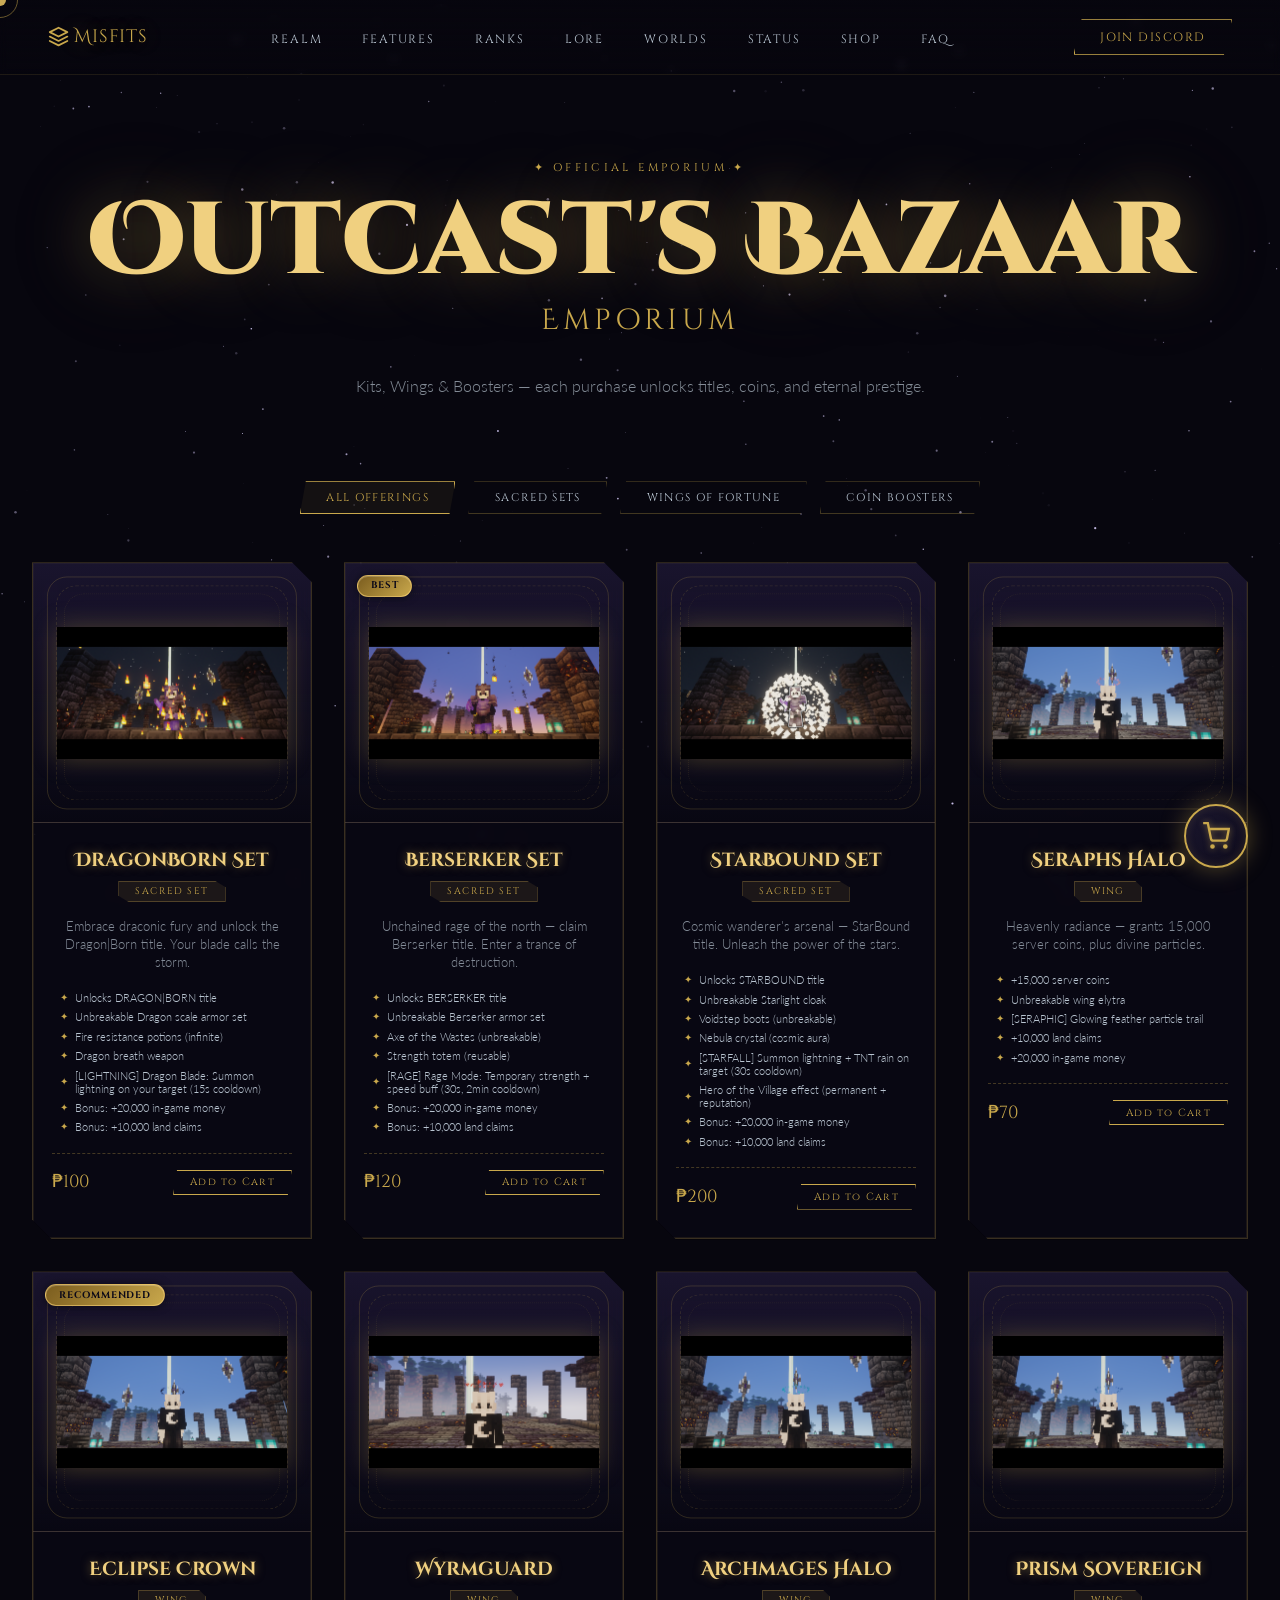
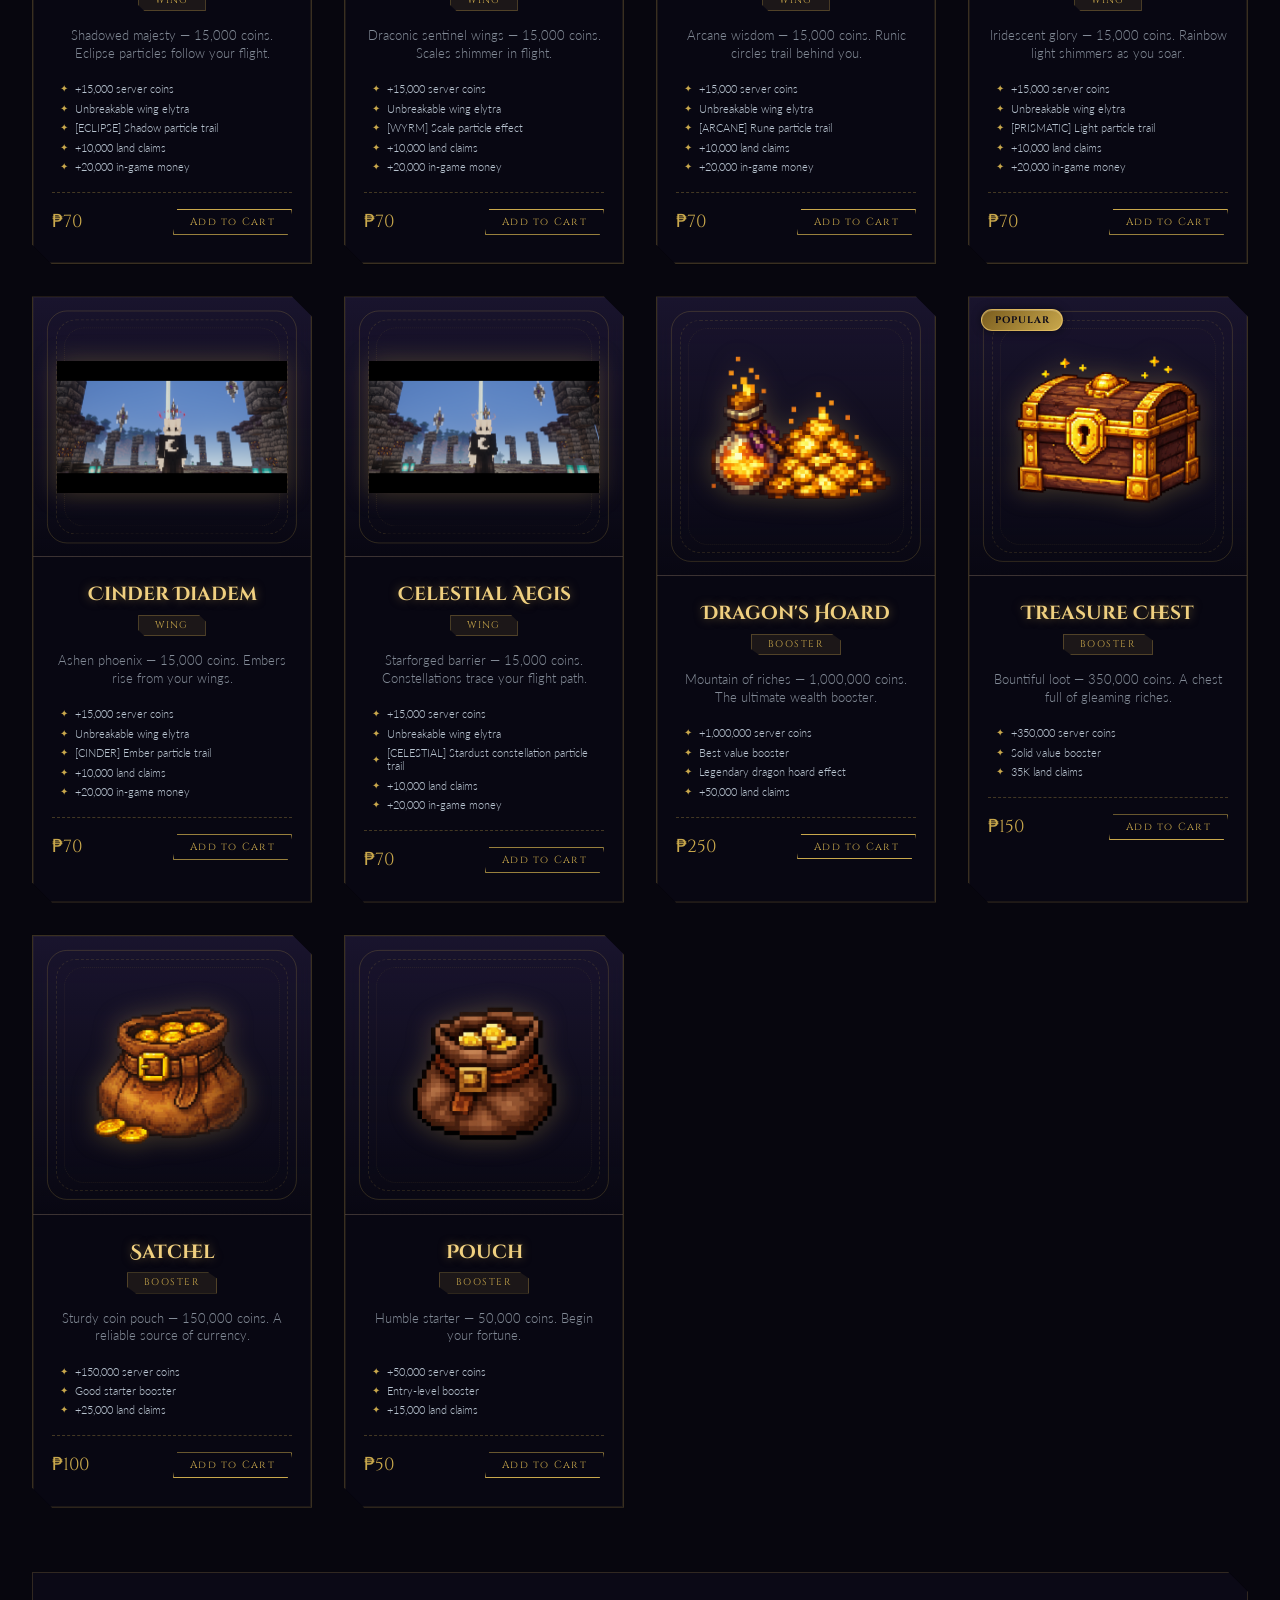
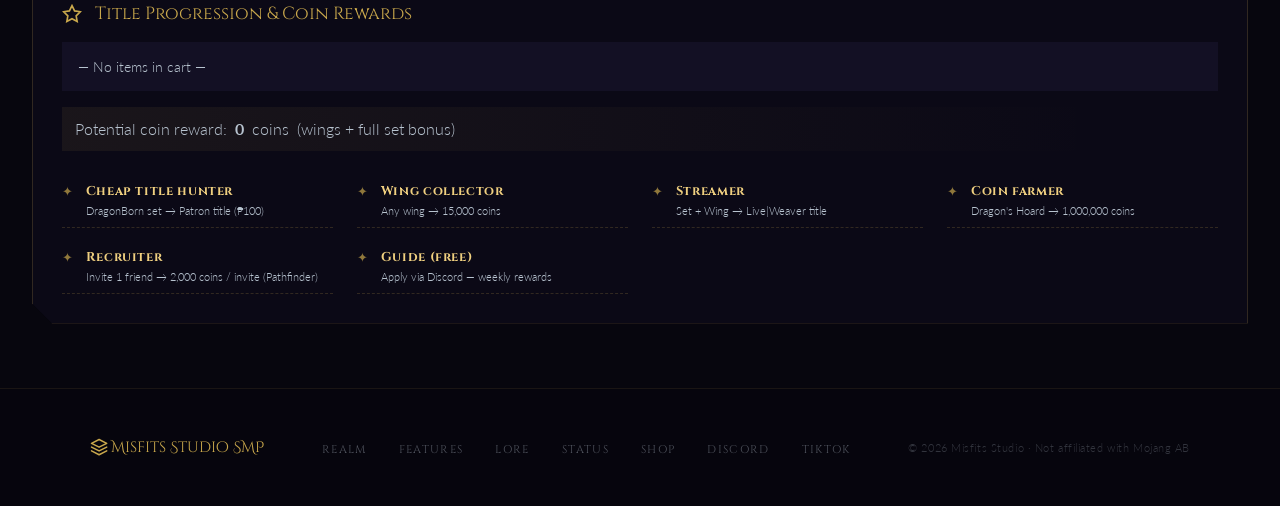
==== shop.html @ eac156f0 "Integrate shop in the main website" ====
<!DOCTYPE html>
<html lang="en">
<head>
    <meta charset="UTF-8">
    <meta name="viewport" content="width=device-width, initial-scale=1.0, user-scalable=yes">
    <title>Misfits SMP · Outcast's Emporium</title>
    <link rel="preconnect" href="https://fonts.googleapis.com">
    <link rel="preconnect" href="https://fonts.gstatic.com" crossorigin>
    <link href="https://fonts.googleapis.com/css2?family=Cinzel+Decorative:wght@400;700;900&family=Cinzel:wght@400;600;700&family=Lato:ital,wght@0,300;0,400;1,300&display=swap" rel="stylesheet">
    <link rel="stylesheet" href="css/style.css">
    <link rel="stylesheet" href="css/shop.css">
    <link rel="shortcut icon" href="images/Misfits_favIcon.png" type="image/x-icon">
</head>
<body>
    <!-- ===== MYSTICAL PRELOADER (same as main site) ===== -->
    <div id="preloader">
        <div class="loader-content">
            <div class="loader-rune-container">
                <div class="loader-rune"></div>
                <div class="loader-ring"></div>
                <div class="loader-particles">
                    <span></span><span></span><span></span><span></span>
                    <span></span><span></span><span></span><span></span>
                </div>
            </div>
            <span class="loader-text">The Realm awakens...</span>
        </div>
    </div>

    <canvas id="stars-canvas"></canvas>
    <div class="cursor" id="cursor"></div>
    <div class="cursor-ring" id="cursor-ring"></div>
    <div id="toast">✦ Copied to clipboard!</div>

    <audio id="clickSound" preload="auto">
        <source src="audio/click-sound.mp3" type="audio/mpeg">
    </audio>

    <!-- NAV (same as main site) -->
    <nav id="navbar">
        <a class="nav-logo" href="index.html">
            <svg class="icon-svg" viewBox="0 0 24 24"><path d="M12 2L2 7l10 5 10-5-10-5zM2 17l10 5 10-5M2 12l10 5 10-5"/></svg>
            Misfits
        </a>
        <ul class="nav-links">
            <li><a href="index.html#gallery">Realm</a></li>
            <li><a href="index.html#features">Features</a></li>
            <li><a href="index.html#ranks">Ranks</a></li>
            <li><a href="index.html#lore">Lore</a></li>
            <li><a href="index.html#worlds">Worlds</a></li>
            <li><a href="index.html#status">Status</a></li>
            <li><a href="shop.html" class="active">Shop</a></li>
            <li><a href="index.html#faq">FAQ</a></li>
        </ul>
        <a class="nav-cta" href="https://discord.gg/gDtYVEB3Jr" target="_blank">Join Discord</a>
    </nav>

    <!-- Shop content -->
    <div class="shop-wrapper">
        <div class="shop-hero">
            <span class="hero-tag">✦ Official Emporium ✦</span>
            <h1 class="shop-hero-title">Outcast's Bazaar</h1>
            <div class="shop-hero-subtitle">Emporium</div>
            <p class="shop-hero-desc">Kits, Wings & Boosters — each purchase unlocks titles, coins, and eternal prestige.</p>
        </div>

        <div class="filters">
            <button class="filter-btn active" data-filter="all">All Offerings</button>
            <button class="filter-btn" data-filter="set">Sacred Sets</button>
            <button class="filter-btn" data-filter="wing">Wings of Fortune</button>
            <button class="filter-btn" data-filter="booster">Coin Boosters</button>
        </div>

        <div id="productsGrid" class="products-grid"></div>

        <div class="rewards-panel">
            <div class="rewards-header">
                <svg width="20" height="20" viewBox="0 0 24 24" fill="none" stroke="currentColor" stroke-width="2">
                    <polygon points="12 2 15.09 8.26 22 9.27 17 14.14 18.18 21.02 12 17.77 5.82 21.02 7 14.14 2 9.27 8.91 8.26 12 2"/>
                </svg>
                <span>Title Progression & Coin Rewards</span>
            </div>
            <div id="titleStatus" class="title-status">— No items in cart —</div>
            <div class="coin-preview">
                <span class="coin-label">Potential coin reward:</span>
                <strong id="previewCoins">0</strong> coins
                <span class="coin-hint">(wings + full set bonus)</span>
            </div>
            <div class="quick-goals">
                <div class="goal-item">
                    <span class="goal-icon">✦</span>
                    <div class="goal-content">
                        <strong class="goal-title">Cheap title hunter</strong>
                        <span class="goal-desc">DragonBorn set → Patron title (₱100)</span>
                    </div>
                </div>
                <div class="goal-item">
                    <span class="goal-icon">✦</span>
                    <div class="goal-content">
                        <strong class="goal-title">Wing collector</strong>
                        <span class="goal-desc">Any wing → 15,000 coins</span>
                    </div>
                </div>
                <div class="goal-item">
                    <span class="goal-icon">✦</span>
                    <div class="goal-content">
                        <strong class="goal-title">Streamer</strong>
                        <span class="goal-desc">Set + Wing → Live|Weaver title</span>
                    </div>
                </div>
                <div class="goal-item">
                    <span class="goal-icon">✦</span>
                    <div class="goal-content">
                        <strong class="goal-title">Coin farmer</strong>
                        <span class="goal-desc">Dragon's Hoard → 1,000,000 coins</span>
                    </div>
                </div>
                <div class="goal-item">
                    <span class="goal-icon">✦</span>
                    <div class="goal-content">
                        <strong class="goal-title">Recruiter</strong>
                        <span class="goal-desc">Invite 1 friend → 2,000 coins / invite (Pathfinder)</span>
                    </div>
                </div>
                <div class="goal-item">
                    <span class="goal-icon">✦</span>
                    <div class="goal-content">
                        <strong class="goal-title">Guide (free)</strong>
                        <span class="goal-desc">Apply via Discord — weekly rewards</span>
                    </div>
                </div>
            </div>
        </div>
    </div>

    <!-- Restyled Cart Button -->
    <button id="cartButton" class="cart-floating">
        <svg width="24" height="24" viewBox="0 0 24 24" fill="none" stroke="currentColor" stroke-width="2">
            <circle cx="9" cy="21" r="1"/><circle cx="20" cy="21" r="1"/>
            <path d="M1 1h4l2.68 13.39a2 2 0 0 0 2 1.61h9.72a2 2 0 0 0 2-1.61L23 6H6"/>
        </svg>
        <span id="cartCount" class="cart-badge" style="display: none;">0</span>
    </button>

    <!-- Cart Drawer -->
    <div id="cartOverlay" class="cart-overlay">
        <div class="cart-drawer">
            <div class="cart-header">
                <h2>✦ Cart of the Exiled ✦</h2>
                <button id="closeCart" class="cart-close">&times;</button>
            </div>
            <div id="cartItems" class="cart-items">
                <div class="cart-empty">Your cart is empty.</div>
            </div>
            <div id="cartFooter" class="cart-footer" style="display: none;">
                <div class="cart-total">
                    <span>Total tribute</span>
                    <strong id="cartTotal">₱0</strong>
                </div>
                <button id="checkoutBtn" class="checkout-button">Proceed to Sanctum</button>
            </div>
        </div>
    </div>

    <div id="toastMsg" class="toast-message"></div>

    <!-- FOOTER -->
    <footer>
        <div class="footer-inner">
            <div class="footer-logo"><svg class="icon-svg" viewBox="0 0 24 24"><path d="M12 2L2 7l10 5 10-5-10-5zM2 17l10 5 10-5M2 12l10 5 10-5"/></svg> Misfits Studio SMP</div>
            <ul class="footer-links">
                <li><a href="index.html#gallery">Realm</a></li>
                <li><a href="index.html#features">Features</a></li>
                <li><a href="index.html#lore">Lore</a></li>
                <li><a href="index.html#status">Status</a></li>
                <li><a href="shop.html">Shop</a></li>
                <li><a href="https://discord.gg/gDtYVEB3Jr" target="_blank">Discord</a></li>
                <li><a href="https://www.tiktok.com/@misfitssmp" target="_blank">TikTok</a></li>
            </ul>
            <div class="footer-copy">© 2026 Misfits Studio · Not affiliated with Mojang AB</div>
        </div>
    </footer>

    <script>
        // Preloader hide on load
        window.addEventListener('load', () => {
            setTimeout(() => {
                const preloader = document.getElementById('preloader');
                if (preloader) preloader.classList.add('hidden');
            }, 800);
        });
    </script>
    <script src="js/shop.js"></script>
    <script src="js/main.js" defer></script>
</body>
</html>
---- css/style.css ----
/* style.css - 4-space indentation */
:root {
    --gold: #c9a84c;
    --gold-light: #f0d080;
    --gold-dark: #7a5c1e;
    --crimson: #8b1a1a;
    --deep: #07060e;
    --void: #0d0b1a;
    --mist: #1a162e;
    --rune: #2a2248;
    --silver: #b8c4d0;
    --glow-gold: rgba(201,168,76,0.35);
    --glow-blue: rgba(100,160,255,0.25);
}

* {
    margin: 0;
    padding: 0;
    box-sizing: border-box;
}

html {
    scroll-behavior: smooth;
}

body {
    background: var(--deep);
    color: var(--silver);
    font-family: 'Lato', sans-serif;
    font-weight: 300;
    overflow-x: hidden;
    cursor: default;
}

/* SVG ICONS */
.icon-svg {
    display: inline-block;
    width: 1.2em;
    height: 1.2em;
    stroke: currentColor;
    fill: none;
    stroke-width: 2;
    stroke-linecap: round;
    stroke-linejoin: round;
    vertical-align: middle;
}

.icon-large {
    width: 2.2rem;
    height: 2.2rem;
    stroke-width: 1.8;
}

.feature-icon .icon-svg {
    width: 2.2rem;
    height: 2.2rem;
    filter: drop-shadow(0 0 6px var(--gold));
}

.rank-gem .icon-svg {
    width: 2rem;
    height: 2rem;
    stroke: var(--gold-light);
    stroke-width: 1.5;
}

.world-bg .icon-svg {
    width: 5rem;
    height: 5rem;
    stroke: rgba(255,215,120,0.3);
    stroke-width: 1;
}

.supporter-badge .icon-svg {
    width: 0.9rem;
    height: 0.9rem;
    margin-right: 0.3rem;
    stroke: var(--gold);
}

.founder-avatar .icon-svg {
    width: 2.5rem;
    height: 2.5rem;
    stroke: var(--gold-light);
}

.discord-icon .icon-svg {
    width: 3rem;
    height: 3rem;
    stroke: #7289da;
}

/* CUSTOM CURSOR */
.cursor {
    position: fixed;
    width: 12px;
    height: 12px;
    border-radius: 50%;
    background: var(--gold);
    pointer-events: none;
    z-index: 9999;
    transform: translate(-50%, -50%);
    transition: transform .1s, opacity .2s;
    mix-blend-mode: screen;
}

.cursor-ring {
    position: fixed;
    width: 36px;
    height: 36px;
    border-radius: 50%;
    border: 1px solid var(--gold);
    pointer-events: none;
    z-index: 9998;
    transform: translate(-50%, -50%);
    transition: transform .25s ease, width .2s, height .2s;
    opacity: 0.5;
}

/* STARS BACKGROUND */
#stars-canvas {
    position: fixed;
    top: 0;
    left: 0;
    width: 100%;
    height: 100%;
    z-index: 0;
    pointer-events: none;
}

/* SCROLLBAR */
::-webkit-scrollbar {
    width: 6px;
}

::-webkit-scrollbar-track {
    background: #0a0814;
}

::-webkit-scrollbar-thumb {
    background: var(--gold-dark);
    border-radius: 3px;
}

/* NAVIGATION */
nav {
    position: fixed;
    top: 0;
    left: 0;
    right: 0;
    z-index: 100;
    display: flex;
    align-items: center;
    justify-content: space-between;
    padding: 1.2rem 3rem;
    background: linear-gradient(180deg, rgba(7,6,14,0.95) 0%, transparent 100%);
    backdrop-filter: blur(4px);
    border-bottom: 1px solid rgba(201,168,76,0.12);
    transition: background .3s;
}

nav.scrolled {
    background: rgba(7,6,14,0.97);
}

.nav-logo {
    font-family: 'Cinzel Decorative', serif;
    font-size: 1.1rem;
    color: var(--gold);
    text-shadow: 0 0 20px var(--glow-gold);
    letter-spacing: .05em;
    text-decoration: none;
    display: flex;
    align-items: center;
    gap: 0.3rem;
}

.nav-links {
    display: flex;
    gap: 2.5rem;
    list-style: none;
}

.nav-links a {
    font-family: 'Cinzel', serif;
    font-size: .75rem;
    letter-spacing: .15em;
    text-transform: uppercase;
    color: var(--silver);
    text-decoration: none;
    transition: color .2s;
    position: relative;
}

.nav-links a::after {
    content: '';
    position: absolute;
    bottom: -4px;
    left: 0;
    width: 0;
    height: 1px;
    background: var(--gold);
    transition: width .3s;
}

.nav-links a:hover {
    color: var(--gold-light);
}

.nav-links a:hover::after {
    width: 100%;
}

.nav-cta {
    font-family: 'Cinzel', serif;
    font-size: .75rem;
    letter-spacing: .12em;
    text-transform: uppercase;
    padding: .55rem 1.6rem;
    border: 1px solid var(--gold);
    color: var(--gold);
    background: transparent;
    cursor: pointer;
    transition: all .3s;
    text-decoration: none;
    clip-path: polygon(8px 0%, 100% 0%, calc(100% - 8px) 100%, 0% 100%);
}

.nav-cta:hover {
    background: var(--gold);
    color: var(--deep);
}

/* HERO SECTION */
#hero {
    position: relative;
    min-height: 100vh;
    display: flex;
    flex-direction: column;
    align-items: center;
    justify-content: center;
    text-align: center;
    z-index: 1;
    overflow: hidden;
    padding: 0 2rem;
}

.hero-bg {
    position: absolute;
    inset: 0;
    z-index: -1;
    background:
        radial-gradient(ellipse 80% 60% at 50% 40%, rgba(42,34,72,0.7) 0%, transparent 70%),
        radial-gradient(ellipse 50% 40% at 20% 80%, rgba(139,26,26,0.25) 0%, transparent 60%),
        radial-gradient(ellipse 40% 30% at 80% 70%, rgba(60,80,160,0.2) 0%, transparent 60%),
        var(--deep);
}

.hero-rune-ring {
    position: absolute;
    width: 700px;
    height: 700px;
    border: 1px solid rgba(201,168,76,0.07);
    border-radius: 50%;
    top: 50%;
    left: 50%;
    transform: translate(-50%, -50%);
    animation: slowspin 60s linear infinite;
}

.hero-rune-ring::before {
    content: '';
    position: absolute;
    inset: 30px;
    border-radius: 50%;
    border: 1px solid rgba(201,168,76,0.05);
}

.hero-rune-ring::after {
    content: '';
    position: absolute;
    inset: 60px;
    border-radius: 50%;
    border: 1px dashed rgba(201,168,76,0.04);
}

.hero-tag {
    font-family: 'Cinzel', serif;
    font-size: .7rem;
    letter-spacing: .3em;
    text-transform: uppercase;
    color: var(--gold);
    margin-bottom: 1.5rem;
    opacity: 0;
    animation: fadeUp .8s .3s forwards;
}

.hero-tag span {
    margin: 0 .8rem;
    opacity: .4;
}

h1.hero-title {
    font-family: 'Cinzel Decorative', serif;
    font-size: clamp(3rem, 8vw, 7rem);
    font-weight: 900;
    line-height: 1;
    color: var(--gold-light);
    text-shadow: 0 0 60px rgba(201,168,76,0.4), 0 0 120px rgba(201,168,76,0.15);
    margin-bottom: .5rem;
    opacity: 0;
    animation: fadeUp .8s .5s forwards;
}

.hero-title-sub {
    font-family: 'Cinzel Decorative', serif;
    font-size: clamp(1rem, 2.5vw, 1.8rem);
    font-weight: 400;
    color: var(--gold);
    letter-spacing: .15em;
    margin-bottom: 2rem;
    opacity: 0;
    animation: fadeUp .8s .7s forwards;
}

.hero-desc {
    max-width: 520px;
    line-height: 1.8;
    color: rgba(184,196,208,0.7);
    margin: 0 auto 3rem;
    font-size: .95rem;
    opacity: 0;
    animation: fadeUp .8s .9s forwards;
}

.hero-buttons {
    display: flex;
    gap: 1.5rem;
    justify-content: center;
    flex-wrap: wrap;
    opacity: 0;
    animation: fadeUp .8s 1.1s forwards;
}

.btn-primary {
    font-family: 'Cinzel', serif;
    font-size: .8rem;
    letter-spacing: .15em;
    text-transform: uppercase;
    padding: .9rem 2.5rem;
    background: linear-gradient(135deg, var(--gold-dark), var(--gold));
    color: var(--deep);
    border: none;
    cursor: pointer;
    clip-path: polygon(12px 0%, 100% 0%, calc(100% - 12px) 100%, 0% 100%);
    text-decoration: none;
    display: inline-block;
    transition: all .3s;
    box-shadow: 0 0 30px rgba(201,168,76,0.3);
}

.btn-primary:hover {
    box-shadow: 0 0 50px rgba(201,168,76,0.6);
    transform: translateY(-2px);
}

.btn-secondary {
    font-family: 'Cinzel', serif;
    font-size: .8rem;
    letter-spacing: .15em;
    text-transform: uppercase;
    padding: .9rem 2.5rem;
    background: transparent;
    color: var(--silver);
    border: 1px solid rgba(184,196,208,0.3);
    cursor: pointer;
    clip-path: polygon(12px 0%, 100% 0%, calc(100% - 12px) 100%, 0% 100%);
    text-decoration: none;
    display: inline-block;
    transition: all .3s;
}

.btn-secondary:hover {
    border-color: var(--gold);
    color: var(--gold);
}

.hero-ip {
    position: absolute;
    bottom: 3rem;
    left: 50%;
    transform: translateX(-50%);
    display: flex;
    align-items: center;
    gap: 1rem;
    font-family: 'Cinzel', serif;
    font-size: .75rem;
    letter-spacing: .12em;
    color: rgba(201,168,76,0.6);
    opacity: 0;
    animation: fadeUp .8s 1.3s forwards;
    cursor: pointer;
}

.hero-ip:hover {
    color: var(--gold);
}

.hero-ip .ip-badge {
    background: rgba(201,168,76,0.08);
    border: 1px solid rgba(201,168,76,0.2);
    padding: .4rem 1rem;
    letter-spacing: .08em;
    color: var(--gold-light);
    font-size: .8rem;
}

.scroll-hint {
    position: absolute;
    bottom: 1.2rem;
    left: 50%;
    transform: translateX(-50%);
    display: flex;
    flex-direction: column;
    align-items: center;
    gap: .4rem;
    opacity: 0;
    animation: fadeIn 1s 2s forwards;
}

.scroll-hint span {
    font-size: .6rem;
    letter-spacing: .2em;
    color: rgba(201,168,76,0.4);
}

.scroll-arrow {
    width: 20px;
    height: 20px;
    border-right: 1px solid rgba(201,168,76,0.3);
    border-bottom: 1px solid rgba(201,168,76,0.3);
    transform: rotate(45deg);
    animation: bounce 2s infinite;
}

/* RUNE DIVIDER */
.rune-divider {
    position: relative;
    text-align: center;
    padding: 1.5rem 0;
    z-index: 1;
}

.rune-divider::before,
.rune-divider::after {
    content: '';
    position: absolute;
    top: 50%;
    width: calc(50% - 80px);
    height: 1px;
    background: linear-gradient(90deg, transparent, rgba(201,168,76,0.3));
}

.rune-divider::before {
    left: 0;
}

.rune-divider::after {
    right: 0;
    background: linear-gradient(90deg, rgba(201,168,76,0.3), transparent);
}

.rune-divider-icon {
    display: inline-block;
    color: var(--gold);
    text-shadow: 0 0 20px var(--glow-gold);
}

.rune-divider-icon .icon-svg {
    width: 1.8rem;
    height: 1.8rem;
    stroke: var(--gold);
}

/* SECTION HEADERS */
.section-header {
    text-align: center;
    margin-bottom: 4rem;
    position: relative;
    z-index: 1;
}

.section-label {
    font-family: 'Cinzel', serif;
    font-size: .65rem;
    letter-spacing: .35em;
    text-transform: uppercase;
    color: var(--gold);
    margin-bottom: .8rem;
    display: block;
    opacity: .8;
}

.section-title {
    font-family: 'Cinzel Decorative', serif;
    font-size: clamp(1.8rem, 4vw, 3rem);
    color: var(--gold-light);
    text-shadow: 0 0 40px rgba(201,168,76,0.25);
    line-height: 1.2;
}

.section-subtitle {
    margin-top: 1rem;
    color: rgba(184,196,208,0.6);
    font-size: .9rem;
    line-height: 1.7;
    max-width: 500px;
    margin-left: auto;
    margin-right: auto;
}

/* GALLERY */
#gallery {
    position: relative;
    z-index: 1;
    padding: 6rem 0;
    overflow: hidden;
}

.gallery-track-wrap {
    overflow: hidden;
    position: relative;
}

.gallery-track-wrap::before,
.gallery-track-wrap::after {
    content: '';
    position: absolute;
    top: 0;
    width: 200px;
    height: 100%;
    z-index: 2;
    pointer-events: none;
}

.gallery-track-wrap::before {
    left: 0;
    background: linear-gradient(90deg, var(--deep), transparent);
}

.gallery-track-wrap::after {
    right: 0;
    background: linear-gradient(270deg, var(--deep), transparent);
}

.gallery-track {
    display: flex;
    gap: 1.5rem;
    animation: scrollTrack 40s linear infinite;
    width: max-content;
}

.gallery-track:hover {
    animation-play-state: paused;
}

.gallery-card {
    position: relative;
    width: 320px;
    height: 220px;
    flex-shrink: 0;
    border: 1px solid rgba(201,168,76,0.12);
    overflow: hidden;
    cursor: pointer;
    clip-path: polygon(0 0, calc(100% - 15px) 0, 100% 15px, 100% 100%, 15px 100%, 0 calc(100% - 15px));
}

.gallery-card .card-bg {
    width: 100%;
    height: 100%;
    display: flex;
    align-items: center;
    justify-content: center;
    background: linear-gradient(135deg, #1a162e, #0d0b1a);
}

.gallery-card .icon-svg {
    width: 5rem;
    height: 5rem;
    stroke: var(--gold);
    opacity: 0.7;
}

.gallery-card-overlay {
    position: absolute;
    inset: 0;
    background: linear-gradient(0deg, rgba(7,6,14,.85) 0%, transparent 60%);
    transition: opacity .3s;
}

.gallery-card:hover .gallery-card-overlay {
    opacity: .6;
}

.gallery-card-label {
    position: absolute;
    bottom: 1rem;
    left: 1.2rem;
    font-family: 'Cinzel', serif;
    font-size: .75rem;
    letter-spacing: .1em;
    color: var(--gold-light);
}

/* FEATURES */
#features {
    position: relative;
    z-index: 1;
    padding: 6rem 3rem;
    background: linear-gradient(180deg, transparent 0%, rgba(13,11,26,0.8) 20%, rgba(13,11,26,0.8) 80%, transparent 100%);
}

.features-grid {
    display: grid;
    grid-template-columns: repeat(auto-fill, minmax(300px, 1fr));
    gap: 1.5rem;
    max-width: 1200px;
    margin: 0 auto;
}

.feature-card {
    position: relative;
    background: rgba(26,22,46,0.5);
    border: 1px solid rgba(201,168,76,0.1);
    padding: 2rem 1.8rem;
    overflow: hidden;
    transition: transform .3s, border-color .3s, box-shadow .3s;
    clip-path: polygon(0 0, calc(100% - 16px) 0, 100% 16px, 100% 100%, 16px 100%, 0 calc(100% - 16px));
}

.feature-card:hover {
    transform: translateY(-4px);
    border-color: rgba(201,168,76,0.35);
    box-shadow: 0 8px 40px rgba(201,168,76,0.1);
}

.feature-card::before {
    content: '';
    position: absolute;
    inset: 0;
    background: linear-gradient(135deg, rgba(201,168,76,0.04) 0%, transparent 60%);
    transition: opacity .3s;
}

.feature-card:hover::before {
    opacity: 2;
}

.feature-icon {
    margin-bottom: 1.2rem;
    display: block;
}

.feature-title {
    font-family: 'Cinzel', serif;
    font-size: .95rem;
    letter-spacing: .08em;
    color: var(--gold-light);
    margin-bottom: .7rem;
}

.feature-desc {
    font-size: .85rem;
    line-height: 1.7;
    color: rgba(184,196,208,0.65);
}

.feature-tag {
    display: inline-block;
    margin-top: 1rem;
    font-family: 'Cinzel', serif;
    font-size: .6rem;
    letter-spacing: .15em;
    text-transform: uppercase;
    color: var(--gold-dark);
    border: 1px solid rgba(201,168,76,0.2);
    padding: .25rem .7rem;
}

/* RANKS */
#ranks {
    position: relative;
    z-index: 1;
    padding: 6rem 3rem;
}

.ranks-path {
    display: flex;
    align-items: center;
    justify-content: center;
    flex-wrap: wrap;
    gap: 0;
    max-width: 1100px;
    margin: 0 auto;
    position: relative;
}

.rank-node {
    display: flex;
    flex-direction: column;
    align-items: center;
    position: relative;
    z-index: 2;
    cursor: pointer;
}

.rank-connector {
    width: 60px;
    height: 2px;
    background: linear-gradient(90deg, rgba(201,168,76,0.4), rgba(201,168,76,0.1));
    margin-top: -32px;
}

.rank-gem {
    width: 64px;
    height: 64px;
    background: var(--void);
    border: 2px solid var(--gold-dark);
    transform: rotate(45deg);
    display: flex;
    align-items: center;
    justify-content: center;
    transition: all .3s;
    box-shadow: 0 0 0 rgba(201,168,76,0);
    position: relative;
}

.rank-gem span {
    transform: rotate(-45deg);
    display: flex;
}

.rank-node:hover .rank-gem {
    border-color: var(--gold);
    box-shadow: 0 0 20px rgba(201,168,76,0.4);
    transform: rotate(45deg) scale(1.1);
}

.rank-name {
    font-family: 'Cinzel', serif;
    font-size: .7rem;
    letter-spacing: .1em;
    color: var(--gold);
    margin-top: .8rem;
    text-align: center;
}

.rank-time {
    font-size: .6rem;
    color: rgba(184,196,208,0.4);
    margin-top: .2rem;
    letter-spacing: .05em;
    text-align: center;
}

.rank-node.locked .rank-gem {
    border-color: rgba(201,168,76,0.2);
}

.rank-node.locked .rank-name {
    color: rgba(201,168,76,0.4);
}

/* ==================== MYSTICAL RANK TOOLTIPS ==================== */
.rank-node {
    position: relative;
    cursor: pointer;
}

.rank-tooltip {
    position: absolute;
    bottom: 110%;
    left: 50%;
    transform: translateX(-50%) translateY(-10px);
    width: 280px;
    padding: 1.2rem;
    background: linear-gradient(135deg, rgba(26, 22, 46, 0.98), rgba(13, 11, 26, 0.98));
    border: 1px solid var(--gold);
    border-radius: 0;
    clip-path: polygon(0 0, calc(100% - 15px) 0, 100% 15px, 100% 100%, 15px 100%, 0 calc(100% - 15px));
    color: var(--silver);
    font-family: 'Lato', sans-serif;
    font-size: 0.85rem;
    line-height: 1.5;
    text-align: center;
    pointer-events: none;
    opacity: 0;
    visibility: hidden;
    transition: all 0.3s cubic-bezier(0.4, 0, 0.2, 1);
    z-index: 1000;
    box-shadow: 
        0 10px 30px rgba(0, 0, 0, 0.8),
        0 0 30px rgba(201, 168, 76, 0.2),
        inset 0 0 30px rgba(201, 168, 76, 0.1);
    backdrop-filter: blur(10px);
    border-image: linear-gradient(135deg, var(--gold), var(--gold-dark)) 1;
}

.rank-tooltip::before {
    content: '';
    position: absolute;
    top: 100%;
    left: 50%;
    transform: translateX(-50%);
    border-width: 10px;
    border-style: solid;
    border-color: var(--gold) transparent transparent transparent;
    filter: drop-shadow(0 4px 4px rgba(0, 0, 0, 0.3));
}

.rank-tooltip::after {
    content: '';
    position: absolute;
    top: 100%;
    left: 50%;
    transform: translateX(-50%);
    border-width: 8px;
    border-style: solid;
    border-color: rgba(26, 22, 46, 0.98) transparent transparent transparent;
    z-index: 1;
}

.rank-node:hover .rank-tooltip {
    opacity: 1;
    visibility: visible;
    transform: translateX(-50%) translateY(-15px);
}

/* Tooltip Ornaments */
.rank-tooltip-ornament {
    position: absolute;
    left: 0;
    width: 100%;
    height: 2px;
    background: linear-gradient(90deg, transparent, var(--gold), transparent);
}

.rank-tooltip-ornament.top {
    top: 0;
}

.rank-tooltip-ornament.bottom {
    bottom: 0;
}

/* Tooltip Title */
.rank-tooltip-title {
    font-family: 'Cinzel Decorative', serif;
    font-size: 1.2rem;
    color: var(--gold-light);
    margin-bottom: 0.8rem;
    letter-spacing: 0.1em;
    text-shadow: 0 0 10px var(--glow-gold);
    display: flex;
    align-items: center;
    justify-content: center;
    gap: 0.5rem;
}

.rank-tooltip-icon {
    font-size: 1.2rem;
    filter: drop-shadow(0 0 5px var(--gold));
}

/* Tooltip Quote */
.rank-tooltip-quote {
    font-style: italic;
    color: var(--gold);
    font-size: 0.8rem;
    margin-bottom: 0.8rem;
    padding: 0.5rem;
    background: rgba(201, 168, 76, 0.1);
    border-left: 2px solid var(--gold);
    border-right: 2px solid var(--gold);
    font-family: 'Cinzel', serif;
}

/* Tooltip Lore */
.rank-tooltip-lore {
    color: rgba(184, 196, 208, 0.9);
    margin-bottom: 1rem;
    font-size: 0.8rem;
    line-height: 1.6;
    padding: 0 0.5rem;
}

/* Tooltip Stats */
.rank-tooltip-stats {
    display: flex;
    justify-content: space-around;
    margin-bottom: 1rem;
    padding: 0.5rem;
    background: rgba(0, 0, 0, 0.3);
    border: 1px solid rgba(201, 168, 76, 0.2);
}

.rank-tooltip-stat {
    text-align: center;
    flex: 1;
}

.rank-tooltip-stat .stat-label {
    display: block;
    color: rgba(184, 196, 208, 0.5);
    font-size: 0.6rem;
    text-transform: uppercase;
    letter-spacing: 0.1em;
    margin-bottom: 0.2rem;
}

.rank-tooltip-stat .stat-value {
    display: block;
    color: var(--gold-light);
    font-family: 'Cinzel', serif;
    font-size: 0.8rem;
    font-weight: 600;
}

.rank-tooltip-stat .stat-value.locked {
    color: #ef4444;
}

.rank-tooltip-stat .stat-value.unlocked {
    color: #4ade80;
}

/* Tooltip Abilities */
.rank-tooltip-abilities {
    margin-bottom: 1rem;
    text-align: left;
}

.abilities-title {
    font-family: 'Cinzel', serif;
    color: var(--gold);
    font-size: 0.8rem;
    letter-spacing: 0.15em;
    margin-bottom: 0.5rem;
    text-align: center;
    text-transform: uppercase;
}

.abilities-list {
    list-style: none;
    padding: 0;
    margin: 0;
}

.abilities-list li {
    padding: 0.3rem 0;
    color: var(--silver);
    font-size: 0.75rem;
    border-bottom: 1px solid rgba(201, 168, 76, 0.1);
    display: flex;
    align-items: center;
    gap: 0.5rem;
}

.abilities-list li:last-child {
    border-bottom: none;
}

.abilities-list li::before {
    content: '✦';
    color: var(--gold);
    font-size: 0.7rem;
}

/* Tooltip Requirement */
.rank-tooltip-requirement {
    padding: 0.5rem;
    background: rgba(201, 168, 76, 0.1);
    border: 1px solid rgba(201, 168, 76, 0.2);
    font-size: 0.7rem;
    text-align: center;
}

.requirement-label {
    color: var(--gold);
    font-family: 'Cinzel', serif;
    margin-right: 0.3rem;
}

.requirement-text {
    color: var(--silver);
}

/* Mobile touch support */
@media (max-width: 768px) {
    .rank-tooltip {
        width: 240px;
        padding: 1rem;
        font-size: 0.75rem;
        bottom: 120%;
    }
    
    .rank-tooltip-title {
        font-size: 1rem;
    }
    
    .rank-tooltip-quote {
        font-size: 0.7rem;
    }
    
    .abilities-list li {
        font-size: 0.7rem;
    }
    
    /* On mobile, show tooltip on click instead of hover */
    .rank-node .rank-tooltip {
        transition: none;
    }
    
    .rank-node.active .rank-tooltip {
        opacity: 1;
        visibility: visible;
        transform: translateX(-50%) translateY(-15px);
    }
}

/* Animation for tooltip entrance */
@keyframes tooltipGlow {
    0%, 100% {
        box-shadow: 0 10px 30px rgba(0, 0, 0, 0.8), 0 0 30px rgba(201, 168, 76, 0.2);
    }
    50% {
        box-shadow: 0 10px 30px rgba(0, 0, 0, 0.8), 0 0 50px rgba(201, 168, 76, 0.4);
    }
}

.rank-node:hover .rank-tooltip {
    animation: tooltipGlow 2s infinite;
}

/* Tooltip positioning for edge cases */
.rank-node:first-child .rank-tooltip {
    transform: translateX(-30%) translateY(-10px);
}

.rank-node:first-child:hover .rank-tooltip {
    transform: translateX(-30%) translateY(-15px);
}

.rank-node:first-child .rank-tooltip::before,
.rank-node:first-child .rank-tooltip::after {
    left: 30%;
}

.rank-node:last-child .rank-tooltip {
    transform: translateX(-70%) translateY(-10px);
}

.rank-node:last-child:hover .rank-tooltip {
    transform: translateX(-70%) translateY(-15px);
}

.rank-node:last-child .rank-tooltip::before,
.rank-node:last-child .rank-tooltip::after {
    left: 70%;
}

/* Additional styles for tooltip icons */
.tooltip-title-icon {
    width: 1.5rem;
    height: 1.5rem;
    stroke: var(--gold-light);
    margin-right: 0.5rem;
}

.rank-tooltip-stat {
    display: flex;
    flex-direction: column;
    align-items: center;
    gap: 0.3rem;
}

.stat-icon {
    width: 1.2rem;
    height: 1.2rem;
    stroke: var(--gold);
    opacity: 0.8;
}

.abilities-title {
    display: flex;
    align-items: center;
    justify-content: center;
    gap: 0.5rem;
}

.abilities-title .icon-svg {
    width: 1rem;
    height: 1rem;
    stroke: var(--gold);
}

.requirement-icon {
    width: 1rem;
    height: 1rem;
    stroke: var(--gold);
    margin-right: 0.3rem;
    vertical-align: middle;
}

.rank-tooltip-requirement {
    display: flex;
    align-items: center;
    justify-content: center;
    gap: 0.3rem;
    flex-wrap: wrap;
}

/* Hover effects for icons */
.rank-tooltip-stat:hover .stat-icon {
    stroke: var(--gold-light);
    transform: scale(1.1);
    transition: all 0.3s ease;
}

.abilities-title:hover .icon-svg {
    animation: slowspin 3s linear infinite;
}

@keyframes slowspin {
    from { transform: rotate(0deg); }
    to { transform: rotate(360deg); }
}

/* LORE */
#lore {
    position: relative;
    z-index: 1;
    padding: 6rem 3rem;
    background:
        radial-gradient(ellipse 60% 50% at 50% 50%, rgba(42,34,72,0.5) 0%, transparent 70%),
        linear-gradient(180deg, transparent 0%, rgba(13,11,26,0.9) 50%, transparent 100%);
}

.lore-inner {
    max-width: 800px;
    margin: 0 auto;
    position: relative;
}

.lore-inner::before,
.lore-inner::after {
    content: '';
    position: absolute;
    top: 0;
    bottom: 0;
    width: 1px;
    background: linear-gradient(180deg, transparent, rgba(201,168,76,0.2), transparent);
}

.lore-inner::before {
    left: 0;
}

.lore-inner::after {
    right: 0;
}

.lore-text {
    padding: 2rem 3rem;
    font-size: 1rem;
    line-height: 2;
    color: rgba(184,196,208,0.75);
    text-align: center;
    font-style: italic;
}

.lore-text p+p {
    margin-top: 1.5rem;
}

.lore-text strong {
    color: var(--gold-light);
    font-style: normal;
    font-weight: 400;
}

.lore-audio-container {
    text-align: center;
    margin-bottom: 1rem;
}

.audio-mystic {
    background: transparent;
    border: 1px solid var(--gold);
    color: var(--gold-light);
    font-family: 'Cinzel', serif;
    font-size: 0.75rem;
    letter-spacing: 0.15em;
    padding: 0.6rem 1.5rem;
    cursor: pointer;
    display: inline-flex;
    align-items: center;
    gap: 0.6rem;
    clip-path: polygon(8px 0%, 100% 0%, calc(100% - 8px) 100%, 0% 100%);
    transition: all 0.3s;
    margin-bottom: 1rem;
}

.audio-mystic:hover {
    background: rgba(201,168,76,0.15);
    border-color: var(--gold-light);
    box-shadow: 0 0 20px var(--glow-gold);
}

.audio-mystic .icon-svg {
    width: 1rem;
    height: 1rem;
}

/* WORLDS */
#worlds {
    position: relative;
    z-index: 1;
    padding: 6rem 3rem;
}

.worlds-grid {
    display: grid;
    grid-template-columns: repeat(2, 1fr);
    gap: 1.5rem;
    max-width: 900px;
    margin: 0 auto;
}

@media(max-width:600px) {
    .worlds-grid {
        grid-template-columns: 1fr;
    }
}

.world-card {
    position: relative;
    overflow: hidden;
    height: 200px;
    border: 1px solid rgba(201,168,76,0.1);
    cursor: pointer;
    transition: border-color .3s, box-shadow .3s;
}

.world-card:hover {
    border-color: rgba(201,168,76,0.4);
    box-shadow: 0 0 30px rgba(201,168,76,0.1);
}

.world-bg {
    position: absolute;
    inset: 0;
    background-size: cover;
    background-position: center;
    background-repeat: no-repeat;
    transition: transform 0.4s;
    display: block; /* was flex, but now it's a background container */
}

.world-card:hover .world-bg {
    transform: scale(1.05);
}

/* Optional: darken background image slightly for better text contrast */
.world-bg::after {
    content: '';
    position: absolute;
    inset: 0;
    background: rgba(0, 0, 0, 0.2);
    pointer-events: none;
}

.world-overlay {
    position: absolute;
    inset: 0;
    background: linear-gradient(0deg, rgba(7,6,14,.92) 0%, rgba(7,6,14,.5) 60%, rgba(7,6,14,.3) 100%);
}

.world-content {
    position: absolute;
    bottom: 1.5rem;
    left: 1.5rem;
    right: 1.5rem;
}

.world-name {
    font-family: 'Cinzel Decorative', serif;
    font-size: 1.1rem;
    color: var(--gold-light);
    margin-bottom: .4rem;
}

.world-req {
    font-size: .7rem;
    letter-spacing: .1em;
    color: rgba(201,168,76,0.5);
    font-family: 'Cinzel', serif;
}

/* World lock icons */
.world-lock {
    position: absolute;
    top: 1rem;
    right: 1rem;
    opacity: 0.7;
    transition: opacity 0.3s, transform 0.3s;
    z-index: 5;
}

.world-lock .icon-svg {
    width: 1.5rem;
    height: 1.5rem;
    stroke: var(--gold);
    stroke-width: 1.8;
}

.world-card:hover .world-lock {
    opacity: 1;
    transform: scale(1.1);
}

.world-card.unlocked .world-lock .icon-svg {
    stroke: #4ade80; /* Green for unlocked */
}

.world-card .world-lock .icon-svg {
    stroke: #ef4444; /* Red for locked */
}

.world-card.unlocked .world-lock {
    opacity: 0.4;
}

.world-card.unlocked:hover .world-lock {
    opacity: 0.8;
}

/* Special styling for mystery realm icon */
.world-card:last-child .world-lock .icon-svg {
    stroke: #c9a84c; /* Gold for mystery */
}

/* STATUS */
#status {
    position: relative;
    z-index: 1;
    padding: 5rem 3rem;
}

.status-panel {
    max-width: 700px;
    margin: 0 auto;
    background: rgba(13,11,26,0.8);
    border: 1px solid rgba(201,168,76,0.15);
    padding: 3rem;
    clip-path: polygon(0 0, calc(100% - 24px) 0, 100% 24px, 100% 100%, 24px 100%, 0 calc(100% - 24px));
}

.status-row {
    display: flex;
    justify-content: space-between;
    align-items: center;
    padding: 1rem 0;
    border-bottom: 1px solid rgba(201,168,76,0.07);
}

.status-row:last-child {
    border-bottom: none;
}

.status-label {
    font-family: 'Cinzel', serif;
    font-size: .75rem;
    letter-spacing: .12em;
    color: rgba(184,196,208,0.5);
    text-transform: uppercase;
}

.status-value {
    font-family: 'Cinzel', serif;
    font-size: .85rem;
    color: var(--gold-light);
    letter-spacing: .05em;
}

.status-dot {
    display: inline-block;
    width: 8px;
    height: 8px;
    border-radius: 50%;
    background: #4ade80;
    box-shadow: 0 0 8px #4ade80;
    margin-right: .6rem;
    animation: pulse-dot 2s infinite;
}

.status-bar {
    width: 120px;
    height: 4px;
    background: rgba(201,168,76,0.1);
    border-radius: 2px;
    overflow: hidden;
}

.status-bar-fill {
    height: 100%;
    background: linear-gradient(90deg, var(--gold-dark), var(--gold));
    border-radius: 2px;
}

.server-ip-box {
    margin-top: 2.5rem;
    text-align: center;
    background: rgba(201,168,76,0.04);
    border: 1px solid rgba(201,168,76,0.15);
    padding: 1.5rem;
}

.server-ip-label {
    font-family: 'Cinzel', serif;
    font-size: .65rem;
    letter-spacing: .2em;
    color: var(--gold);
    margin-bottom: .6rem;
    display: block;
    text-transform: uppercase;
}

.server-ip-val {
    font-family: 'Cinzel Decorative', serif;
    font-size: 0.9rem;
    color: var(--gold-light);
    cursor: pointer;
    transition: text-shadow .2s;
}

.server-ip-val:hover {
    text-shadow: 0 0 20px var(--glow-gold);
}

.copy-hint {
    font-size: .65rem;
    color: rgba(201,168,76,0.4);
    margin-top: .4rem;
    display: block;
    letter-spacing: .1em;
}

/* FAQ */
#faq {
    position: relative;
    z-index: 1;
    padding: 5rem 3rem;
}

.faq-list {
    max-width: 700px;
    margin: 0 auto;
    display: flex;
    flex-direction: column;
    gap: .8rem;
}

.faq-item {
    background: rgba(26,22,46,0.4);
    border: 1px solid rgba(201,168,76,0.08);
    overflow: hidden;
    transition: border-color .3s;
}

.faq-item.open {
    border-color: rgba(201,168,76,0.25);
}

.faq-q {
    font-family: 'Cinzel', serif;
    font-size: .85rem;
    letter-spacing: .05em;
    color: var(--silver);
    padding: 1.2rem 1.5rem;
    cursor: pointer;
    display: flex;
    justify-content: space-between;
    align-items: center;
    transition: color .2s;
    user-select: none;
}

.faq-item.open .faq-q {
    color: var(--gold-light);
}

.faq-arrow {
    width: 16px;
    height: 16px;
    border-right: 1px solid var(--gold);
    border-bottom: 1px solid var(--gold);
    transform: rotate(45deg);
    transition: transform .3s;
    flex-shrink: 0;
}

.faq-item.open .faq-arrow {
    transform: rotate(-135deg);
}

.faq-a {
    max-height: 0;
    overflow: hidden;
    transition: max-height .4s ease, padding .3s;
    font-size: .85rem;
    line-height: 1.7;
    color: rgba(184,196,208,0.65);
    padding: 0 1.5rem;
}

.faq-item.open .faq-a {
    max-height: 200px;
    padding: .2rem 1.5rem 1.2rem;
}

/* SUPPORTERS */
#supporters {
    position: relative;
    z-index: 1;
    padding: 4rem 3rem;
}

.supporters-grid {
    display: flex;
    flex-wrap: wrap;
    justify-content: center;
    gap: 1rem;
    max-width: 700px;
    margin: 2rem auto 0;
}

.supporter-badge {
    font-family: 'Cinzel', serif;
    font-size: .75rem;
    letter-spacing: .1em;
    color: var(--gold);
    border: 1px solid rgba(201,168,76,0.2);
    padding: .5rem 1.2rem;
    background: rgba(201,168,76,0.04);
    transition: all .2s;
    display: inline-flex;
    align-items: center;
}

.supporter-badge:hover {
    background: rgba(201,168,76,0.1);
    border-color: rgba(201,168,76,0.5);
    box-shadow: 0 0 15px rgba(201,168,76,0.15);
}

/* FOUNDERS - Unique Fantasy Style */
.founders-row {
    display: flex;
    gap: 2.5rem;
    justify-content: center;
    flex-wrap: wrap;
    margin-bottom: 3rem;
}

.founder-card-fantasy {
    width: 260px;
    background: rgba(10, 8, 20, 0.75);
    backdrop-filter: blur(8px);
    border: 1px solid rgba(201, 168, 76, 0.25);
    box-shadow: 0 15px 35px rgba(0, 0, 0, 0.6), 0 0 0 1px rgba(201, 168, 76, 0.1) inset;
    clip-path: polygon(0 0, calc(100% - 20px) 0, 100% 20px, 100% 100%, 20px 100%, 0 calc(100% - 20px));
    transition: all 0.4s cubic-bezier(0.2, 0.9, 0.3, 1);
    position: relative;
    overflow: visible;
}

.founder-card-fantasy::before {
    content: '';
    position: absolute;
    inset: 0;
    background: radial-gradient(circle at 50% 0%, rgba(201, 168, 76, 0.15), transparent 70%);
    opacity: 0;
    transition: opacity 0.4s;
    pointer-events: none;
    z-index: 0;
}

.founder-card-fantasy:hover {
    transform: translateY(-8px);
    border-color: var(--gold-light);
    box-shadow: 0 20px 40px rgba(0, 0, 0, 0.8), 0 0 30px rgba(201, 168, 76, 0.3);
}

.founder-card-fantasy:hover::before {
    opacity: 1;
}

/* Runic frame around head */
.founder-head-frame {
    position: relative;
    padding: 2rem 1.5rem 1rem 1.5rem;
    display: flex;
    justify-content: center;
    border-bottom: 1px solid rgba(201, 168, 76, 0.2);
    background: linear-gradient(180deg, rgba(42, 34, 72, 0.5) 0%, transparent 100%);
}

.founder-head-frame::after {
    content: '';
    position: absolute;
    bottom: -1px;
    left: 20%;
    width: 60%;
    height: 1px;
    background: linear-gradient(90deg, transparent, var(--gold), transparent);
    opacity: 0.3;
}

.founder-rune-ring {
    position: absolute;
    top: 50%;
    left: 50%;
    transform: translate(-50%, -50%);
    width: 140px;
    height: 140px;
    border: 1px solid rgba(201, 168, 76, 0.2);
    border-radius: 50%;
    animation: slowSpin 30s linear infinite;
    pointer-events: none;
}

.founder-rune-ring::before,
.founder-rune-ring::after {
    content: '';
    position: absolute;
    border-radius: 50%;
    border: 1px dashed rgba(201, 168, 76, 0.15);
}

.founder-rune-ring::before {
    top: 10px;
    left: 10px;
    right: 10px;
    bottom: 10px;
    animation: slowSpinReverse 20s linear infinite;
}

.founder-rune-ring::after {
    top: 20px;
    left: 20px;
    right: 20px;
    bottom: 20px;
    border: 1px dotted rgba(201, 168, 76, 0.1);
}

.founder-head {
    display: block;
    width: 110px;
    height: 110px;
    border-radius: 50%;
    border: 3px solid var(--gold-dark);
    image-rendering: pixelated;
    transition: transform 0.3s, border-color 0.3s, box-shadow 0.3s;
    box-shadow: 0 0 20px rgba(201, 168, 76, 0.4);
    position: relative;
    z-index: 2;
    background: var(--deep); /* fallback while loading */
}

.founder-card-fantasy:hover .founder-head {
    transform: scale(1.05);
    border-color: var(--gold-light);
    box-shadow: 0 0 30px var(--gold);
}

.founder-info {
    padding: 1.5rem 1.2rem 1.8rem;
    text-align: center;
    position: relative;
    z-index: 2;
}

.founder-name-large {
    font-family: 'Cinzel Decorative', serif;
    font-size: 1.4rem;
    font-weight: 700;
    color: var(--gold-light);
    text-shadow: 0 0 15px rgba(201, 168, 76, 0.5);
    margin-bottom: 0.5rem;
    letter-spacing: 0.05em;
    line-height: 1.2;
}

.founder-badge {
    display: inline-block;
    font-family: 'Cinzel', serif;
    font-size: 0.7rem;
    font-weight: 400;
    letter-spacing: 0.15em;
    color: var(--gold);
    background: rgba(201, 168, 76, 0.1);
    padding: 0.4rem 1.2rem;
    border: 1px solid rgba(201, 168, 76, 0.3);
    box-shadow: 0 0 10px rgba(201, 168, 76, 0.2);
    text-transform: uppercase;
    margin-bottom: 1rem;
    clip-path: polygon(0 0, 90% 0, 100% 30%, 100% 100%, 10% 100%, 0 70%);
}

.founder-details {
    display: flex;
    flex-direction: column;
    gap: 0.6rem;
    padding-top: 1rem;
    border-top: 1px dashed rgba(201, 168, 76, 0.3);
}

.founder-detail-item {
    font-size: 0.75rem;
    color: var(--silver);
    display: flex;
    align-items: center;
    justify-content: center;
    gap: 0.5rem;
    opacity: 0.8;
    transition: opacity 0.2s;
}

.founder-card-fantasy:hover .founder-detail-item {
    opacity: 1;
}

.founder-detail-item .icon-svg {
    width: 1rem;
    height: 1rem;
    stroke: var(--gold);
}

/* Animations */
@keyframes slowSpin {
    from { transform: translate(-50%, -50%) rotate(0deg); }
    to { transform: translate(-50%, -50%) rotate(360deg); }
}

@keyframes slowSpinReverse {
    from { transform: rotate(0deg); }
    to { transform: rotate(-360deg); }
}

/* Mobile */
@media (max-width: 768px) {
    .founder-card-fantasy {
        width: 220px;
    }
    .founder-head {
        width: 90px;
        height: 90px;
    }
    .founder-rune-ring {
        width: 120px;
        height: 120px;
    }
    .founder-name-large {
        font-size: 1.2rem;
    }
}

/* DISCORD */
#discord {
    position: relative;
    z-index: 1;
    padding: 6rem 3rem;
    text-align: center;
    background: radial-gradient(ellipse 80% 60% at 50% 50%, rgba(88,101,242,0.08) 0%, transparent 70%);
}

.discord-card {
    max-width: 600px;
    margin: 0 auto;
    background: rgba(13,11,26,0.8);
    border: 1px solid rgba(88,101,242,0.2);
    padding: 3.5rem;
    clip-path: polygon(0 0, calc(100% - 24px) 0, 100% 24px, 100% 100%, 24px 100%, 0 calc(100% - 24px));
}

.discord-icon {
    margin-bottom: 1.5rem;
    display: block;
}

.discord-title {
    font-family: 'Cinzel Decorative', serif;
    font-size: 1.5rem;
    color: #7289da;
    margin-bottom: 1rem;
}

.discord-desc {
    font-size: .9rem;
    line-height: 1.7;
    color: rgba(184,196,208,0.6);
    margin-bottom: 2rem;
}

.discord-stats {
    display: flex;
    gap: 3rem;
    justify-content: center;
    margin-bottom: 2.5rem;
    flex-wrap: wrap;
}

.discord-stat span:first-child {
    display: block;
    font-family: 'Cinzel', serif;
    font-size: 1.5rem;
    color: var(--gold-light);
    margin-bottom: .2rem;
}

.discord-stat span:last-child {
    font-size: .7rem;
    letter-spacing: .1em;
    color: rgba(184,196,208,0.4);
    text-transform: uppercase;
}

.btn-discord {
    font-family: 'Cinzel', serif;
    font-size: .8rem;
    letter-spacing: .15em;
    text-transform: uppercase;
    padding: .9rem 2.5rem;
    background: linear-gradient(135deg, #4752c4, #7289da);
    color: #fff;
    border: none;
    cursor: pointer;
    text-decoration: none;
    display: inline-block;
    transition: all .3s;
    clip-path: polygon(12px 0%, 100% 0%, calc(100% - 12px) 100%, 0% 100%);
    box-shadow: 0 0 20px rgba(114,137,218,0.3);
}

.btn-discord:hover {
    box-shadow: 0 0 40px rgba(114,137,218,0.5);
    transform: translateY(-2px);
}

/* FOOTER */
footer {
    position: relative;
    z-index: 1;
    border-top: 1px solid rgba(201,168,76,0.1);
    padding: 3rem;
    background: rgba(7,6,14,0.95);
}

.footer-inner {
    max-width: 1100px;
    margin: 0 auto;
    display: flex;
    justify-content: space-between;
    align-items: center;
    flex-wrap: wrap;
    gap: 2rem;
}

.footer-logo {
    font-family: 'Cinzel Decorative', serif;
    font-size: .95rem;
    color: var(--gold);
    display: flex;
    align-items: center;
    gap: 0.2rem;
}

.footer-links {
    display: flex;
    gap: 2rem;
    list-style: none;
    flex-wrap: wrap;
}

.footer-links a {
    font-family: 'Cinzel', serif;
    font-size: .7rem;
    letter-spacing: .12em;
    text-transform: uppercase;
    color: rgba(184,196,208,0.4);
    text-decoration: none;
    transition: color .2s;
}

.footer-links a:hover {
    color: var(--gold);
}

.footer-copy {
    font-size: .7rem;
    color: rgba(184,196,208,0.25);
    letter-spacing: .05em;
}

/* TOAST */
#toast {
    position: fixed;
    bottom: 2rem;
    left: 50%;
    transform: translateX(-50%) translateY(20px);
    background: rgba(26,22,46,0.95);
    border: 1px solid rgba(201,168,76,0.3);
    font-family: 'Cinzel', serif;
    font-size: .75rem;
    letter-spacing: .1em;
    color: var(--gold);
    padding: .8rem 2rem;
    z-index: 9999;
    opacity: 0;
    transition: all .3s;
    pointer-events: none;
    clip-path: polygon(8px 0%, 100% 0%, calc(100% - 8px) 100%, 0% 100%);
}

#toast.show {
    opacity: 1;
    transform: translateX(-50%) translateY(0);
}

/* ANIMATIONS */
@keyframes fadeUp {
    from {
        opacity: 0;
        transform: translateY(24px);
    }
    to {
        opacity: 1;
        transform: translateY(0);
    }
}

@keyframes fadeIn {
    from {
        opacity: 0;
    }
    to {
        opacity: 1;
    }
}

@keyframes slowspin {
    from {
        transform: translate(-50%, -50%) rotate(0);
    }
    to {
        transform: translate(-50%, -50%) rotate(360deg);
    }
}

@keyframes scrollTrack {
    from {
        transform: translateX(0);
    }
    to {
        transform: translateX(-50%);
    }
}

@keyframes bounce {
    0%, 100% {
        transform: rotate(45deg) translateY(0);
    }
    50% {
        transform: rotate(45deg) translateY(5px);
    }
}

@keyframes pulse-dot {
    0%, 100% {
        opacity: 1;
    }
    50% {
        opacity: .4;
    }
}

/* REVEAL ON SCROLL – enhanced */
.reveal {
    opacity: 0;
    transform: translateY(30px) scale(0.95);
    transition: opacity 0.6s cubic-bezier(0.2, 0.9, 0.4, 1.1),
                transform 0.6s cubic-bezier(0.2, 0.9, 0.4, 1.1);
    will-change: opacity, transform;
}

.reveal.visible {
    opacity: 1;
    transform: translateY(0) scale(1);
}

/* RESPONSIVE */
@media(max-width:768px) {
    nav {
        padding: 1rem 1.5rem;
    }
    .nav-links {
        display: none;
    }
    #features {
        padding: 4rem 1.5rem;
    }
    .ranks-path {
        gap: .5rem;
    }
    .rank-connector {
        width: 30px;
    }
    #lore {
        padding: 4rem 1.5rem;
    }
    .lore-text {
        padding: 1rem 1.5rem;
    }
    .worlds-grid {
        grid-template-columns: 1fr;
    }
    footer .footer-inner {
        flex-direction: column;
        text-align: center;
    }
}


/* ===== MYSTICAL PRELOADER ===== */
#preloader {
    position: fixed;
    top: 0;
    left: 0;
    width: 100%;
    height: 100%;
    background: radial-gradient(circle at center, #0a0818 0%, #03020a 100%);
    z-index: 10000;
    display: flex;
    align-items: center;
    justify-content: center;
    transition: opacity 1s ease, visibility 1s;
    pointer-events: none;
}

#preloader.hidden {
    opacity: 0;
    visibility: hidden;
}

.loader-content {
    text-align: center;
    color: var(--gold);
    font-family: 'Cinzel', serif;
    letter-spacing: 0.2em;
    position: relative;
}

/* Container for the rune and effects */
.loader-rune-container {
    position: relative;
    width: 160px;
    height: 160px;
    margin: 0 auto 2rem;
    display: flex;
    align-items: center;
    justify-content: center;
}

/* Central rune */
.loader-rune {
    width: 80px;
    height: 80px;
    background: transparent;
    border: 3px solid var(--gold);
    transform: rotate(45deg);
    animation: spin 8s linear infinite;
    position: relative;
    z-index: 3;
    box-shadow: 0 0 30px var(--glow-gold), inset 0 0 20px rgba(201, 168, 76, 0.3);
}

.loader-rune::before,
.loader-rune::after {
    content: '';
    position: absolute;
    background: var(--gold);
    opacity: 0.4;
}

.loader-rune::before {
    top: -4px;
    left: -4px;
    right: -4px;
    bottom: -4px;
    border: 1px dashed var(--gold);
    animation: pulseGlow 2s ease-in-out infinite;
}

.loader-rune::after {
    top: 50%;
    left: 50%;
    width: 40px;
    height: 40px;
    transform: translate(-50%, -50%);
    background: transparent;
    border: 2px solid var(--gold-light);
    border-radius: 0;
    animation: spinReverse 4s linear infinite;
}

/* Outer ring */
.loader-ring {
    position: absolute;
    top: -20px;
    left: -20px;
    right: -20px;
    bottom: -20px;
    border: 2px solid transparent;
    border-top: 2px solid var(--gold);
    border-bottom: 2px solid var(--gold);
    border-radius: 50%;
    animation: spin 6s linear infinite;
    z-index: 2;
    opacity: 0.5;
}

.loader-ring::after {
    content: '';
    position: absolute;
    top: 20px;
    left: 20px;
    right: 20px;
    bottom: 20px;
    border: 1px dashed var(--gold-dark);
    border-radius: 50%;
    animation: spinReverse 10s linear infinite;
}

/* Floating particles */
.loader-particles {
    position: absolute;
    top: 0;
    left: 0;
    width: 100%;
    height: 100%;
    animation: spin 20s linear infinite;
}

.loader-particles span {
    position: absolute;
    width: 4px;
    height: 4px;
    background: var(--gold-light);
    border-radius: 50%;
    box-shadow: 0 0 10px var(--gold);
    opacity: 0.6;
}

/* Position particles in a circle */
.loader-particles span:nth-child(1) { top: 10%; left: 50%; }
.loader-particles span:nth-child(2) { top: 20%; left: 80%; }
.loader-particles span:nth-child(3) { top: 50%; left: 90%; }
.loader-particles span:nth-child(4) { top: 80%; left: 70%; }
.loader-particles span:nth-child(5) { top: 90%; left: 30%; }
.loader-particles span:nth-child(6) { top: 60%; left: 10%; }
.loader-particles span:nth-child(7) { top: 30%; left: 20%; }
.loader-particles span:nth-child(8) { top: 40%; left: 40%; }

/* Animated text */
.loader-text {
    display: inline-block;
    font-size: 1.2rem;
    text-transform: uppercase;
    letter-spacing: 0.3em;
    color: var(--gold-light);
    text-shadow: 0 0 10px var(--gold), 0 0 20px var(--gold-dark);
    animation: textPulse 2s ease-in-out infinite;
    margin-top: 1rem;
    position: relative;
}

.loader-text::before,
.loader-text::after {
    content: '✦';
    margin: 0 1rem;
    opacity: 0.6;
    animation: sparkle 1.5s ease-in-out infinite;
}

.loader-text::before {
    margin-right: 1.5rem;
}
.loader-text::after {
    margin-left: 1.5rem;
}

/* Keyframes */
@keyframes spin {
    0% { transform: rotate(0deg); }
    100% { transform: rotate(360deg); }
}

@keyframes spinReverse {
    0% { transform: rotate(0deg); }
    100% { transform: rotate(-360deg); }
}

@keyframes pulseGlow {
    0%, 100% {
        opacity: 0.2;
        box-shadow: 0 0 10px var(--gold);
    }
    50% {
        opacity: 0.6;
        box-shadow: 0 0 30px var(--gold-light), 0 0 60px var(--gold);
    }
}

@keyframes textPulse {
    0%, 100% {
        text-shadow: 0 0 10px var(--gold), 0 0 20px var(--gold-dark);
        opacity: 0.9;
    }
    50% {
        text-shadow: 0 0 20px var(--gold-light), 0 0 40px var(--gold), 0 0 80px var(--gold-dark);
        opacity: 1;
    }
}

@keyframes sparkle {
    0%, 100% { opacity: 0.3; transform: scale(1); }
    50% { opacity: 1; transform: scale(1.5); }
}

/* Mobile adjustments */
@media (max-width: 768px) {
    .loader-rune-container {
        width: 120px;
        height: 120px;
    }
    .loader-rune {
        width: 60px;
        height: 60px;
    }
    .loader-rune::after {
        width: 30px;
        height: 30px;
    }
    .loader-text {
        font-size: 1rem;
    }
    .loader-particles span {
        width: 3px;
        height: 3px;
    }
}

/* ===== MYSTICAL MUSIC TOGGLE ===== */
.music-toggle {
    position: fixed;
    bottom: 2rem;
    right: 2rem;
    width: 60px;
    height: 60px;
    border-radius: 50%;
    background: transparent;
    border: none;
    cursor: pointer;
    z-index: 1000;
    display: flex;
    align-items: center;
    justify-content: center;
    transition: transform 0.3s ease;
    filter: drop-shadow(0 0 15px rgba(201, 168, 76, 0.3));
    padding: 0;
}

.music-toggle:hover {
    transform: scale(1.1);
    filter: drop-shadow(0 0 25px rgba(201, 168, 76, 0.6));
}

/* Runic ring container */
.music-rune-ring {
    position: relative;
    width: 100%;
    height: 100%;
    border-radius: 50%;
    background: rgba(13, 11, 26, 0.9);
    border: 2px solid var(--gold);
    display: flex;
    align-items: center;
    justify-content: center;
    transition: border-color 0.3s, box-shadow 0.3s;
    box-shadow: 0 0 20px rgba(201, 168, 76, 0.3), inset 0 0 10px rgba(201, 168, 76, 0.2);
}

/* Rotating ring effect (only visible when playing) */
.music-toggle.playing .music-rune-ring::after {
    content: '';
    position: absolute;
    top: -4px;
    left: -4px;
    right: -4px;
    bottom: -4px;
    border-radius: 50%;
    border: 2px dashed transparent;
    border-top-color: var(--gold-light);
    border-bottom-color: var(--gold-light);
    animation: spin 4s linear infinite;
    opacity: 0.7;
    pointer-events: none;
}

/* Bars container */
.music-bars {
    display: flex;
    align-items: flex-end;
    justify-content: center;
    gap: 4px;
    width: 28px;
    height: 28px;
    z-index: 2;
}

/* Individual bars with gradient */
.music-bars span {
    display: block;
    width: 5px;
    background: linear-gradient(to top, var(--gold-dark), var(--gold-light));
    border-radius: 3px;
    box-shadow: 0 0 8px var(--gold-light);
    transition: height 0.2s ease;
    height: 14px; /* static height when paused */
}

/* Animated bars when playing */
.music-toggle.playing .music-bars span {
    animation: mysticPulse 1.4s ease-in-out infinite;
}

.music-toggle.playing .music-bars span:nth-child(1) {
    animation-delay: 0s;
}
.music-toggle.playing .music-bars span:nth-child(2) {
    animation-delay: 0.3s;
}
.music-toggle.playing .music-bars span:nth-child(3) {
    animation-delay: 0.6s;
}

@keyframes mysticPulse {
    0%, 100% {
        height: 10px;
        opacity: 0.8;
        box-shadow: 0 0 5px var(--gold);
    }
    50% {
        height: 24px;
        opacity: 1;
        box-shadow: 0 0 15px var(--gold-light), 0 0 25px var(--gold);
    }
}

@keyframes spin {
    0% {
        transform: rotate(0deg);
    }
    100% {
        transform: rotate(360deg);
    }
}

/* Extra runic sparkles on hover */
.music-toggle:hover .music-rune-ring {
    border-color: var(--gold-light);
    box-shadow: 0 0 30px var(--gold), inset 0 0 15px var(--gold);
}

/* Mobile adjustment */
@media (max-width: 768px) {
    .music-toggle {
        width: 50px;
        height: 50px;
        bottom: 1rem;
        right: 1rem;
    }
    .music-bars {
        width: 22px;
        height: 22px;
        gap: 3px;
    }
    .music-bars span {
        width: 4px;
    }
    @keyframes mysticPulse {
        0%, 100% { height: 8px; }
        50% { height: 18px; }
    }
}
---- css/shop.css ----
/* shop.css - shop-specific styles, loaded after main style.css */

.shop-wrapper {
    max-width: 1400px;
    margin: 0 auto;
    padding: 6rem 2rem 4rem;
    position: relative;
    z-index: 2;
}

/* Shop hero - matching main page styling */
.shop-hero {
    text-align: center;
    padding: 4rem 1rem 3rem;
    position: relative;
}

.shop-hero .hero-tag {
    font-family: 'Cinzel', serif;
    font-size: 0.7rem;
    letter-spacing: 0.3em;
    color: var(--gold);
    text-transform: uppercase;
    margin-bottom: 1rem;
    display: block;
    opacity: 0;
    animation: fadeUp 0.8s 0.3s forwards;
}

.shop-hero-title {
    font-family: 'Cinzel Decorative', serif;
    font-size: clamp(3rem, 8vw, 7rem);
    font-weight: 900;
    line-height: 1;
    color: var(--gold-light);
    text-shadow: 0 0 60px rgba(201,168,76,0.4), 0 0 120px rgba(201,168,76,0.15);
    margin-bottom: 0.5rem;
    opacity: 0;
    animation: fadeUp 0.8s 0.5s forwards;
}

.shop-hero-subtitle {
    font-family: 'Cinzel Decorative', serif;
    font-size: clamp(1rem, 2.5vw, 1.8rem);
    font-weight: 400;
    color: var(--gold);
    letter-spacing: 0.15em;
    margin-bottom: 2rem;
    opacity: 0;
    animation: fadeUp 0.8s 0.7s forwards;
}

.shop-hero-desc {
    max-width: 600px;
    margin: 0 auto;
    color: rgba(184,196,208,0.7);
    font-size: 1rem;
    line-height: 1.8;
    opacity: 0;
    animation: fadeUp 0.8s 0.9s forwards;
}

.filters {
    display: flex;
    flex-wrap: wrap;
    gap: 0.8rem;
    justify-content: center;
    margin: 2rem 0 3rem;
}

.filter-btn {
    font-family: 'Cinzel', serif;
    font-size: 0.7rem;
    letter-spacing: 0.12em;
    text-transform: uppercase;
    padding: 0.5rem 1.6rem;
    background: transparent;
    border: 1px solid rgba(201,168,76,0.3);
    color: var(--silver);
    cursor: pointer;
    transition: all 0.25s;
    clip-path: polygon(6px 0%, 100% 0%, calc(100% - 6px) 100%, 0% 100%);
}
.filter-btn.active, .filter-btn:hover {
    border-color: var(--gold);
    color: var(--gold);
    background: rgba(201,168,76,0.07);
}

.products-grid {
    display: grid;
    grid-template-columns: repeat(auto-fill, minmax(280px, 1fr));
    gap: 2rem;
    margin-bottom: 4rem;
}

.product-card {
    background: rgba(10, 8, 20, 0.75);
    backdrop-filter: blur(8px);
    border: 1px solid rgba(201, 168, 76, 0.25);
    box-shadow: 0 15px 35px rgba(0, 0, 0, 0.6), 0 0 0 1px rgba(201, 168, 76, 0.1) inset;
    clip-path: polygon(0 0, calc(100% - 20px) 0, 100% 20px, 100% 100%, 20px 100%, 0 calc(100% - 20px));
    transition: all 0.4s cubic-bezier(0.2, 0.9, 0.3, 1);
    position: relative;
    overflow: visible;
    display: flex;
    flex-direction: column;
}
.product-card:hover {
    transform: translateY(-8px);
    border-color: var(--gold-light);
    box-shadow: 0 20px 40px rgba(0, 0, 0, 0.8), 0 0 30px rgba(201, 168, 76, 0.3);
}
.product-badge {
    position: absolute;
    top: 12px;
    left: 12px;
    z-index: 15;
    background: linear-gradient(135deg, var(--gold-dark), var(--gold));
    color: #0a0818;
    font-family: 'Cinzel', serif;
    font-size: 0.6rem;
    font-weight: 700;
    letter-spacing: 0.1em;
    padding: 0.2rem 0.8rem;
    border-radius: 20px;
    box-shadow: 0 0 8px rgba(0,0,0,0.5), inset 0 1px 0 rgba(255,255,255,0.2);
    text-transform: uppercase;
    border: 1px solid rgba(255,215,120,0.6);
}
.product-image-frame {
    position: relative;
    padding: 1.5rem;
    display: flex;
    justify-content: center;
    align-items: center;
    border-bottom: 1px solid rgba(201, 168, 76, 0.2);
    background: linear-gradient(180deg, rgba(42, 34, 72, 0.5) 0%, transparent 100%);
    min-height: 260px;
}
.product-rune-ring {
    position: absolute;
    top: 50%;
    left: 50%;
    transform: translate(-50%, -50%);
    width: 90%;
    height: 90%;
    border: 1px solid rgba(201, 168, 76, 0.2);
    border-radius: 20px;
    animation: slowSpin 30s linear infinite;
    pointer-events: none;
}
.product-rune-ring::before,
.product-rune-ring::after {
    content: '';
    position: absolute;
    border-radius: 20px;
    border: 1px dashed rgba(201, 168, 76, 0.15);
}
.product-rune-ring::before {
    top: 8px;
    left: 8px;
    right: 8px;
    bottom: 8px;
    animation: slowSpinReverse 20s linear infinite;
}
.product-rune-ring::after {
    top: 16px;
    left: 16px;
    right: 16px;
    bottom: 16px;
    border: 1px dotted rgba(201, 168, 76, 0.1);
}
.product-img {
    display: block;
    max-width: 100%;
    max-height: 110%;
    width: auto;
    height: auto;
    object-fit: contain;
    position: relative;
    z-index: 2;
    transition: transform 0.3s, filter 0.3s;
    filter: drop-shadow(0 0 12px rgba(201,168,76,0.3));
}
.product-card:hover .product-img {
    transform: scale(1.05);
    filter: drop-shadow(0 0 20px var(--gold));
}
.product-info {
    padding: 1.5rem 1.2rem 1.8rem;
    text-align: center;
    position: relative;
    z-index: 2;
}
.product-name {
    font-family: 'Cinzel Decorative', serif;
    font-size: 1.2rem;
    font-weight: 700;
    color: var(--gold-light);
    text-shadow: 0 0 10px rgba(201, 168, 76, 0.5);
    margin-bottom: 0.3rem;
}
.product-category {
    display: inline-block;
    font-family: 'Cinzel', serif;
    font-size: 0.6rem;
    font-weight: 400;
    letter-spacing: 0.15em;
    color: var(--gold);
    background: rgba(201, 168, 76, 0.1);
    padding: 0.2rem 1rem;
    border: 1px solid rgba(201, 168, 76, 0.3);
    text-transform: uppercase;
    margin-bottom: 1rem;
    clip-path: polygon(0 0, 90% 0, 100% 30%, 100% 100%, 10% 100%, 0 70%);
}
.product-desc {
    font-size: 0.8rem;
    color: rgba(184,196,208,0.7);
    margin-bottom: 1rem;
    line-height: 1.4;
}
.product-perks {
    list-style: none;
    margin-bottom: 1rem;
    text-align: left;
    padding-left: 0.5rem;
}
.product-perks li {
    font-size: 0.7rem;
    padding: 0.2rem 0;
    display: flex;
    align-items: center;
    gap: 0.4rem;
    color: var(--silver);
}
.product-perks li::before {
    content: "✦";
    color: var(--gold);
    font-size: 0.6rem;
}
.product-footer {
    display: flex;
    justify-content: space-between;
    align-items: center;
    border-top: 1px dashed rgba(201, 168, 76, 0.3);
    padding-top: 1rem;
    margin-top: 0.5rem;
}
.product-price {
    font-family: 'Cinzel', serif;
    font-size: 1.1rem;
    color: var(--gold);
}
.buy-btn {
    font-family: 'Cinzel', serif;
    font-size: 0.65rem;
    letter-spacing: 0.12em;
    background: transparent;
    border: 1px solid var(--gold);
    color: var(--gold);
    padding: 0.3rem 1rem;
    cursor: pointer;
    transition: 0.2s;
    clip-path: polygon(4px 0%, 100% 0%, calc(100% - 4px) 100%, 0% 100%);
}
.buy-btn:hover {
    background: rgba(201,168,76,0.2);
    border-color: var(--gold-light);
    color: var(--gold-light);
}
.rewards-panel {
    background: rgba(13,11,26,0.8);
    border: 1px solid rgba(201,168,76,0.2);
    padding: 1.8rem;
    backdrop-filter: blur(4px);
    clip-path: polygon(0 0, calc(100% - 20px) 0, 100% 20px, 100% 100%, 20px 100%, 0 calc(100% - 20px));
    margin-top: 2rem;
}
.rewards-header {
    display: flex;
    align-items: center;
    gap: 0.8rem;
    margin-bottom: 1rem;
    font-family: 'Cinzel', serif;
    color: var(--gold);
    font-size: 1.1rem;
}
.title-status {
    background: rgba(26,22,46,0.6);
    padding: 1rem;
    margin-bottom: 1rem;
    font-size: 0.9rem;
}
.coin-preview {
    background: linear-gradient(90deg, rgba(201,168,76,0.08) 0%, transparent 90%);
    padding: 0.8rem;
    margin-bottom: 1.2rem;
    display: flex;
    flex-wrap: wrap;
    align-items: baseline;
    gap: 0.5rem;
}
/* Quick Goals – clean list style, no cards */
.quick-goals {
    display: grid;
    grid-template-columns: repeat(auto-fill, minmax(260px, 1fr));
    gap: 0.8rem 1.5rem;
    margin-top: 1.5rem;
}

.goal-item {
    display: flex;
    align-items: flex-start;
    gap: 0.8rem;
    padding: 0.5rem 0;
    border-bottom: 1px dashed rgba(201, 168, 76, 0.2);
    transition: all 0.2s;
}

.goal-item:hover {
    border-bottom-color: var(--gold);
    transform: translateX(4px);
}

.goal-icon {
    color: var(--gold);
    font-size: 0.8rem;
    line-height: 1.4;
    opacity: 0.7;
    transition: opacity 0.2s;
}

.goal-item:hover .goal-icon {
    opacity: 1;
}

.goal-content {
    flex: 1;
    display: flex;
    flex-direction: column;
    gap: 0.2rem;
}

.goal-title {
    font-family: 'Cinzel', serif;
    font-size: 0.8rem;
    letter-spacing: 0.05em;
    color: var(--gold-light);
}

.goal-desc {
    font-size: 0.7rem;
    color: var(--silver);
    line-height: 1.4;
}

@media (max-width: 640px) {
    .quick-goals {
        grid-template-columns: 1fr;
        gap: 0.5rem;
    }
}
/* Restyled Floating Cart Button (more mystical) */
.cart-floating {
    position: fixed;
    bottom: 2rem;
    right: 2rem;
    width: 64px;
    height: 64px;
    background: linear-gradient(135deg, #1a162e, #0f0c1c);
    border: 2px solid var(--gold);
    border-radius: 50%;
    color: var(--gold);
    cursor: pointer;
    z-index: 99;
    display: flex;
    align-items: center;
    justify-content: center;
    transition: all 0.3s cubic-bezier(0.2, 0.9, 0.4, 1.1);
    box-shadow: 0 0 25px rgba(201, 168, 76, 0.4), inset 0 0 10px rgba(201, 168, 76, 0.15);
    backdrop-filter: blur(4px);
}

/* Runic ring effect */
.cart-floating::before {
    content: '';
    position: absolute;
    inset: -4px;
    border-radius: 50%;
    background: radial-gradient(circle at 30% 30%, rgba(201,168,76,0.4), transparent);
    opacity: 0;
    transition: opacity 0.3s;
    pointer-events: none;
}

.cart-floating::after {
    content: '';
    position: absolute;
    inset: -6px;
    border-radius: 50%;
    border: 1px dashed rgba(201, 168, 76, 0.5);
    opacity: 0;
    transition: opacity 0.3s, transform 0.4s;
    pointer-events: none;
}

.cart-floating:hover {
    transform: scale(1.1);
    background: linear-gradient(135deg, #2a2248, #1a1438);
    border-color: var(--gold-light);
    box-shadow: 0 0 35px rgba(201, 168, 76, 0.7), inset 0 0 15px rgba(201, 168, 76, 0.25);
}

.cart-floating:hover::before {
    opacity: 1;
}

.cart-floating:hover::after {
    opacity: 1;
    transform: rotate(90deg);
}

/* SVG icon inside button */
.cart-floating svg {
    width: 28px;
    height: 28px;
    transition: transform 0.2s ease;
    filter: drop-shadow(0 0 3px rgba(201,168,76,0.6));
}

.cart-floating:hover svg {
    transform: scale(1.15);
    stroke: var(--gold-light);
}

/* Badge styling */
.cart-badge {
    position: absolute;
    top: -8px;
    right: -8px;
    min-width: 24px;
    height: 24px;
    background: linear-gradient(135deg, var(--gold-dark), var(--gold));
    color: #0a0818;
    border-radius: 30px;
    font-size: 0.7rem;
    font-weight: 800;
    font-family: 'Cinzel', serif;
    display: flex;
    align-items: center;
    justify-content: center;
    padding: 0 6px;
    box-shadow: 0 0 10px rgba(201,168,76,0.9), inset 0 1px 0 rgba(255,255,255,0.3);
    border: 1px solid rgba(255,215,120,0.6);
    backdrop-filter: blur(2px);
    transition: all 0.2s ease;
}

.cart-floating:hover .cart-badge {
    transform: scale(1.1);
    background: linear-gradient(135deg, var(--gold), #e0b85c);
    box-shadow: 0 0 15px rgba(201,168,76,1);
}

/* Pulse animation when item added */
.cart-floating.pulse {
    animation: cartPulse 0.4s ease-out;
}

@keyframes cartPulse {
    0% { transform: scale(1); box-shadow: 0 0 25px rgba(201,168,76,0.4); }
    50% { transform: scale(1.2); box-shadow: 0 0 45px rgba(201,168,76,0.9); border-color: var(--gold-light); }
    100% { transform: scale(1); box-shadow: 0 0 25px rgba(201,168,76,0.4); }
}

/* Mobile adjustment */
@media (max-width: 768px) {
    .cart-floating {
        width: 54px;
        height: 54px;
        bottom: 1.2rem;
        right: 1.2rem;
    }
    .cart-floating svg {
        width: 24px;
        height: 24px;
    }
    .cart-badge {
        top: -6px;
        right: -6px;
        min-width: 20px;
        height: 20px;
        font-size: 0.6rem;
        padding: 0 4px;
    }
}
.cart-overlay {
    display: none;
    position: fixed;
    inset: 0;
    background: rgba(0,0,0,0.7);
    z-index: 1000;
}
.cart-overlay.open {
    display: block;
}
.cart-drawer {
    position: fixed;
    top: 0;
    right: -420px;
    width: 400px;
    max-width: 90vw;
    height: 100vh;
    background: var(--void);
    border-left: 1px solid var(--gold);
    z-index: 1001;
    transition: right 0.3s cubic-bezier(0.2,0.9,0.4,1.1);
    display: flex;
    flex-direction: column;
}
.cart-overlay.open .cart-drawer {
    right: 0;
}
.cart-header {
    padding: 1.2rem 1.5rem;
    border-bottom: 1px solid rgba(201,168,76,0.2);
    display: flex;
    justify-content: space-between;
    font-family: 'Cinzel', serif;
}
.cart-close {
    background: none;
    border: none;
    font-size: 1.5rem;
    color: var(--gold);
    cursor: pointer;
}
.cart-items {
    flex: 1;
    overflow-y: auto;
    padding: 1rem;
}
.cart-empty {
    text-align: center;
    padding: 2rem;
    color: var(--silver);
}
.cart-item {
    display: flex;
    justify-content: space-between;
    border-bottom: 1px solid rgba(201,168,76,0.1);
    padding: 0.8rem 0;
}
.cart-item-name {
    font-family: 'Cinzel', serif;
    font-size: 0.9rem;
}
.cart-item-cat {
    font-size: 0.7rem;
    color: var(--gold-dark);
}
.cart-item-price {
    font-family: 'Cinzel', serif;
    color: var(--gold);
}
.remove-item {
    background: none;
    border: none;
    color: var(--gold);
    cursor: pointer;
    margin-left: 1rem;
}
.cart-footer {
    padding: 1rem;
    border-top: 1px solid rgba(201,168,76,0.2);
}
.cart-total {
    display: flex;
    justify-content: space-between;
    margin-bottom: 1rem;
    font-family: 'Cinzel', serif;
}
.checkout-button {
    width: 100%;
    background: var(--gold);
    color: #080608;
    font-family: 'Cinzel', serif;
    border: none;
    padding: 0.8rem;
    cursor: pointer;
    font-weight: bold;
    letter-spacing: 0.1em;
    transition: 0.2s;
}
.checkout-button:hover {
    background: var(--gold-light);
}
.toast-message {
    position: fixed;
    bottom: 2rem;
    left: 50%;
    transform: translateX(-50%) translateY(20px);
    background: rgba(26,22,46,0.95);
    border: 1px solid var(--gold);
    padding: 0.7rem 1.5rem;
    font-family: 'Cinzel', serif;
    font-size: 0.75rem;
    color: var(--gold-light);
    z-index: 2000;
    opacity: 0;
    transition: 0.3s;
    white-space: nowrap;
}
.toast-message.show {
    opacity: 1;
    transform: translateX(-50%) translateY(0);
}
@keyframes slowSpin {
    from { transform: translate(-50%, -50%) rotate(0deg); }
    to { transform: translate(-50%, -50%) rotate(360deg); }
}
@keyframes slowSpinReverse {
    from { transform: rotate(0deg); }
    to { transform: rotate(-360deg); }
}
@media (max-width: 768px) {
    .shop-wrapper { padding: 1rem; }
    .cart-drawer { width: 100%; right: -100%; }
    .quick-goals { flex-direction: column; }
}

/* Checkout Modal Styles */
.checkout-modal-overlay {
    display: none;
    position: fixed;
    top: 0;
    left: 0;
    width: 100%;
    height: 100%;
    background: rgba(0,0,0,0.85);
    z-index: 2000;
    align-items: center;
    justify-content: center;
    backdrop-filter: blur(5px);
}
.checkout-modal-overlay.open {
    display: flex;
}
.checkout-modal-content {
    background: var(--void);
    border: 1px solid var(--gold);
    max-width: 550px;
    width: 90%;
    max-height: 85vh;
    overflow-y: auto;
    border-radius: 16px;
    clip-path: polygon(0 0, calc(100% - 20px) 0, 100% 20px, 100% 100%, 20px 100%, 0 calc(100% - 20px));
    box-shadow: 0 20px 40px rgba(0,0,0,0.6), 0 0 0 1px rgba(201,168,76,0.2);
}
.checkmodal-header {
    padding: 1.2rem 1.5rem;
    border-bottom: 1px solid rgba(201,168,76,0.3);
    display: flex;
    justify-content: space-between;
    align-items: center;
    font-family: 'Cinzel', serif;
}
.checkmodal-header h2 {
    font-size: 1.2rem;
    color: var(--gold-light);
}
.checkmodal-close {
    background: none;
    border: none;
    font-size: 1.6rem;
    color: var(--gold);
    cursor: pointer;
}
.checkmodal-body {
    padding: 1.5rem;
}
.cart-summary {
    background: rgba(26,22,46,0.5);
    padding: 1rem;
    border-radius: 12px;
    margin-bottom: 1.5rem;
}
.cart-summary ul {
    list-style: none;
    margin: 0.5rem 0;
}
.cart-summary li {
    font-size: 0.85rem;
    padding: 0.2rem 0;
}
.privacy-policy {
    margin-bottom: 1.5rem;
}
.privacy-policy h3 {
    font-family: 'Cinzel', serif;
    color: var(--gold);
    margin-bottom: 0.5rem;
}
.privacy-policy p, .privacy-policy li {
    font-size: 0.8rem;
    color: var(--silver);
    line-height: 1.4;
}
.privacy-policy ul {
    margin: 0.5rem 0 1rem 1.2rem;
}
.agree-checkbox {
    display: flex;
    align-items: center;
    gap: 0.5rem;
    font-size: 0.85rem;
    margin-top: 1rem;
}
.payment-options h3 {
    font-family: 'Cinzel', serif;
    color: var(--gold);
    margin-bottom: 1rem;
}
.payment-buttons {
    display: flex;
    gap: 1rem;
    margin-bottom: 1rem;
}
.payment-option {
    background: var(--mist);
    border: 1px solid var(--gold);
    color: var(--gold);
    padding: 0.4rem 1.2rem;
    font-family: 'Cinzel', serif;
    cursor: pointer;
    transition: 0.2s;
}
.payment-option:hover {
    background: var(--gold);
    color: var(--deep);
}
.qr-container {
    text-align: center;
    margin: 1rem 0;
}
.qr-container img {
    max-width: 180px;
    border: 2px solid var(--gold);
    border-radius: 12px;
    background: white;
    padding: 0.5rem;
}
.payment-note {
    font-size: 0.7rem;
    color: var(--gold-dark);
    margin-top: 0.5rem;
}
.checkmodal-footer {
    padding: 1rem 1.5rem;
    border-top: 1px solid rgba(201,168,76,0.2);
    text-align: right;
}
.checkmodal-footer button {
    background: var(--gold);
    color: var(--deep);
    border: none;
    padding: 0.6rem 1.5rem;
    font-family: 'Cinzel', serif;
    font-weight: bold;
    cursor: pointer;
    transition: 0.2s;
}
.checkmodal-footer button:disabled {
    opacity: 0.5;
    cursor: not-allowed;
}
.checkmodal-footer button:hover:not(:disabled) {
    background: var(--gold-light);
}

/* Product card entrance animation */
.product-card {
    opacity: 0;
    transform: translateY(30px);
    transition: opacity 0.5s cubic-bezier(0.2, 0.9, 0.4, 1.1),
                transform 0.5s cubic-bezier(0.2, 0.9, 0.4, 1.1);
}

.product-card.visible {
    opacity: 1;
    transform: translateY(0);
}

/* Stagger effect when filtering – cards appear one after another */
.products-grid .product-card:nth-child(1) { transition-delay: 0.05s; }
.products-grid .product-card:nth-child(2) { transition-delay: 0.10s; }
.products-grid .product-card:nth-child(3) { transition-delay: 0.15s; }
.products-grid .product-card:nth-child(4) { transition-delay: 0.20s; }
.products-grid .product-card:nth-child(5) { transition-delay: 0.25s; }
.products-grid .product-card:nth-child(6) { transition-delay: 0.30s; }
.products-grid .product-card:nth-child(7) { transition-delay: 0.35s; }
.products-grid .product-card:nth-child(8) { transition-delay: 0.40s; }
.products-grid .product-card:nth-child(9) { transition-delay: 0.45s; }
.products-grid .product-card:nth-child(10) { transition-delay: 0.50s; }

/* When card is visible, keep transition delay only if needed */
.product-card.visible {
    transition-delay: 0s;
}

/* Cart Overlay (backdrop fade) */
.cart-overlay {
    display: none;
    position: fixed;
    inset: 0;
    background: rgba(0, 0, 0, 0);
    z-index: 1000;
    transition: background 0.3s ease;
}
.cart-overlay.open {
    display: block;
    background: rgba(0, 0, 0, 0.7);
}

/* Cart Drawer (slide from right with spring ease) */
.cart-drawer {
    position: fixed;
    top: 0;
    right: -420px;
    width: 400px;
    max-width: 90vw;
    height: 100vh;
    background: var(--void);
    border-left: 1px solid var(--gold);
    z-index: 1001;
    transition: right 0.35s cubic-bezier(0.2, 0.9, 0.4, 1.2);
    display: flex;
    flex-direction: column;
    box-shadow: -5px 0 30px rgba(0, 0, 0, 0.5);
}
.cart-overlay.open .cart-drawer {
    right: 0;
}

/* Checkout Modal Overlay (fade in) */
.checkout-modal-overlay {
    display: none;
    position: fixed;
    top: 0;
    left: 0;
    width: 100%;
    height: 100%;
    background: rgba(0, 0, 0, 0);
    z-index: 2000;
    align-items: center;
    justify-content: center;
    backdrop-filter: blur(0px);
    transition: background 0.3s ease, backdrop-filter 0.3s ease;
}
.checkout-modal-overlay.open {
    display: flex;
    background: rgba(0, 0, 0, 0.85);
    backdrop-filter: blur(5px);
}

/* Modal Content (scale up + fade in) */
.checkout-modal-content {
    background: var(--void);
    border: 1px solid var(--gold);
    max-width: 550px;
    width: 90%;
    max-height: 85vh;
    overflow-y: auto;
    border-radius: 16px;
    clip-path: polygon(0 0, calc(100% - 20px) 0, 100% 20px, 100% 100%, 20px 100%, 0 calc(100% - 20px));
    box-shadow: 0 20px 40px rgba(0, 0, 0, 0.6), 0 0 0 1px rgba(201,168,76,0.2);
    opacity: 0;
    transform: scale(0.95);
    transition: opacity 0.25s ease, transform 0.3s cubic-bezier(0.2, 0.9, 0.4, 1.2);
}
.checkout-modal-overlay.open .checkout-modal-content {
    opacity: 1;
    transform: scale(1);
}
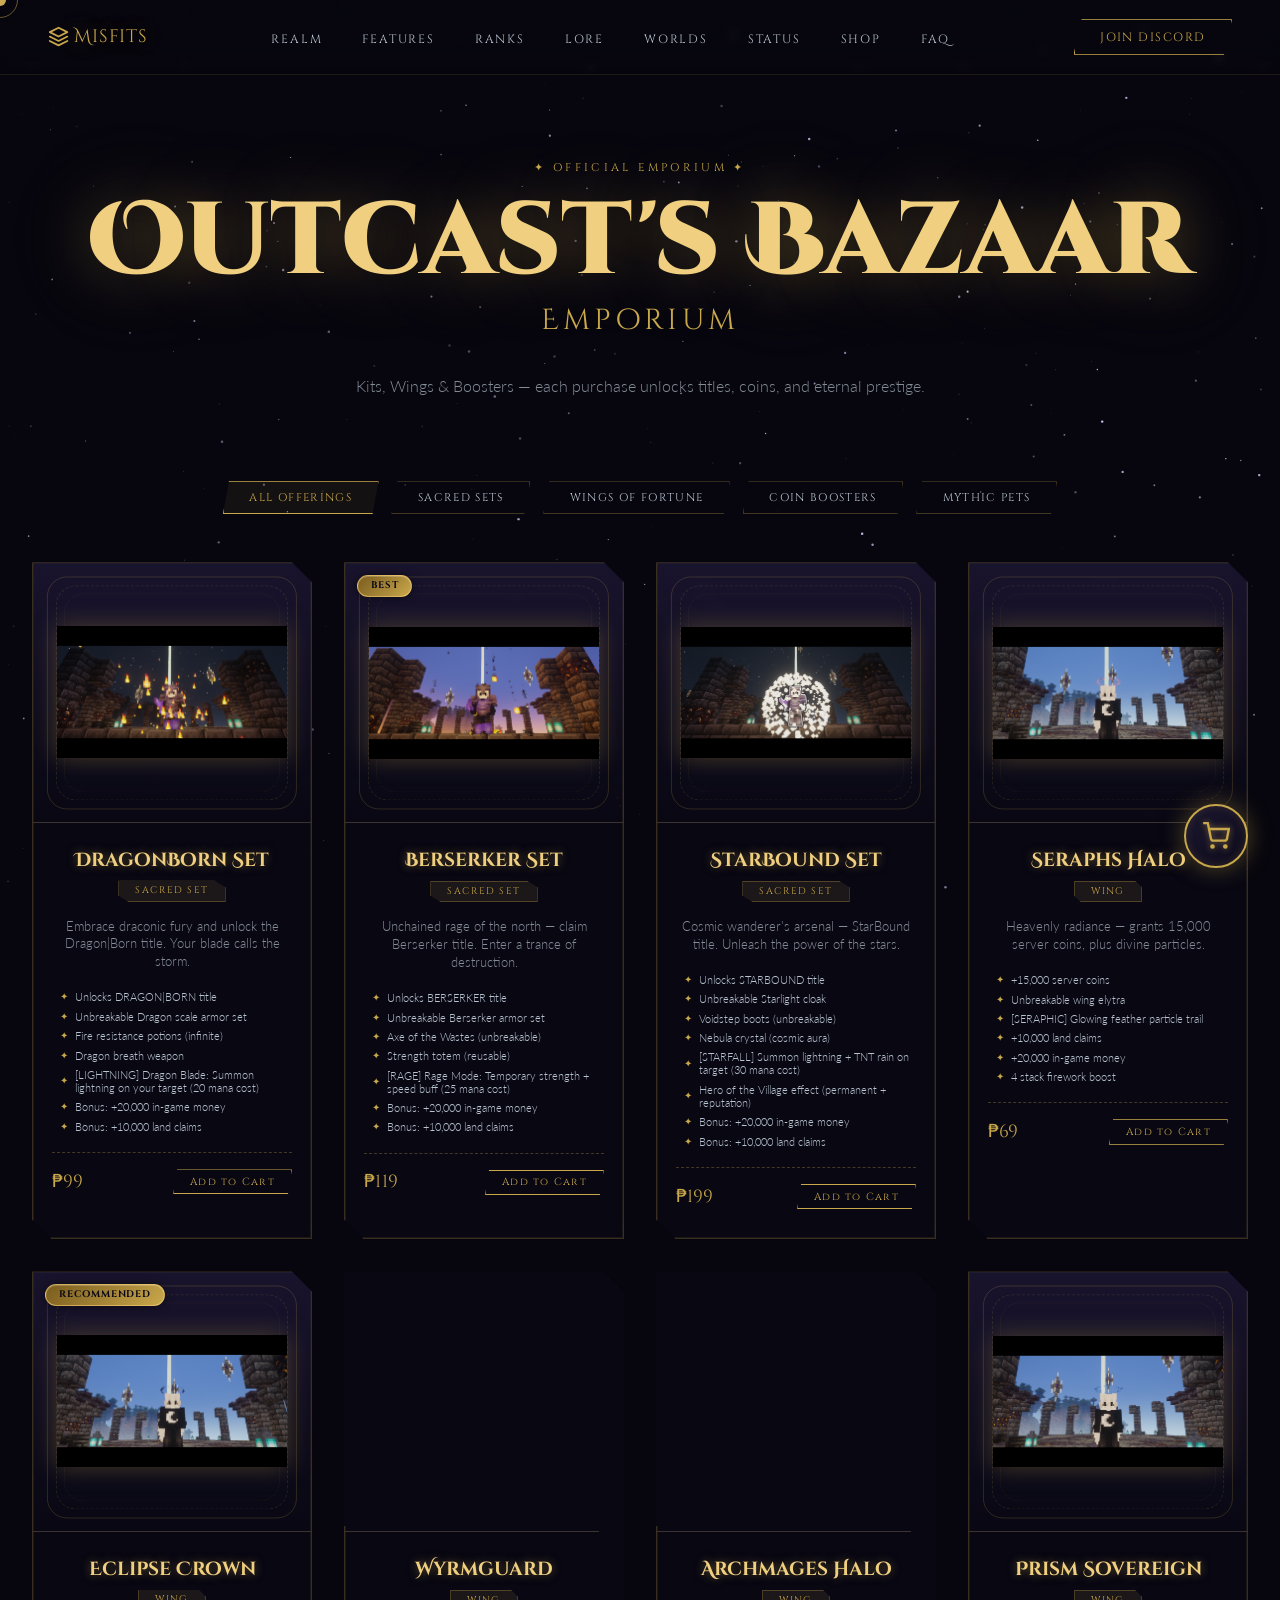
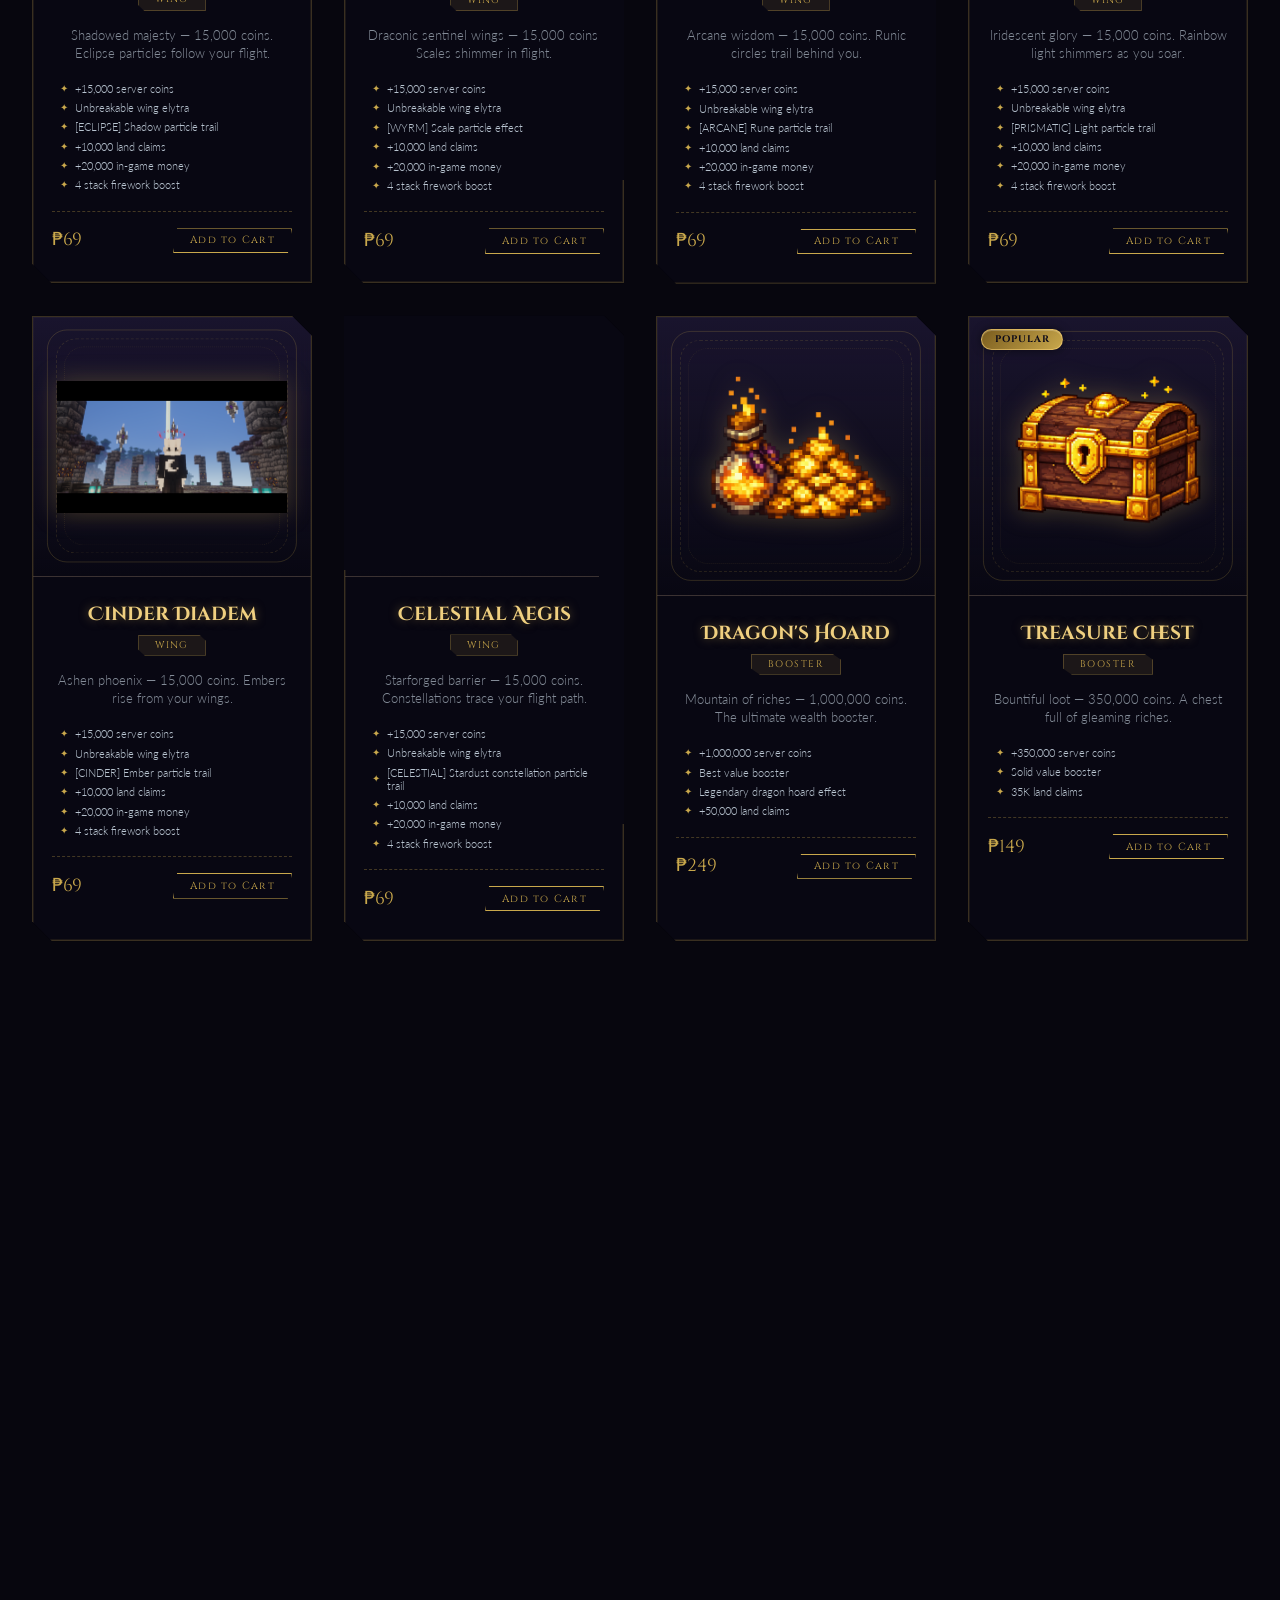
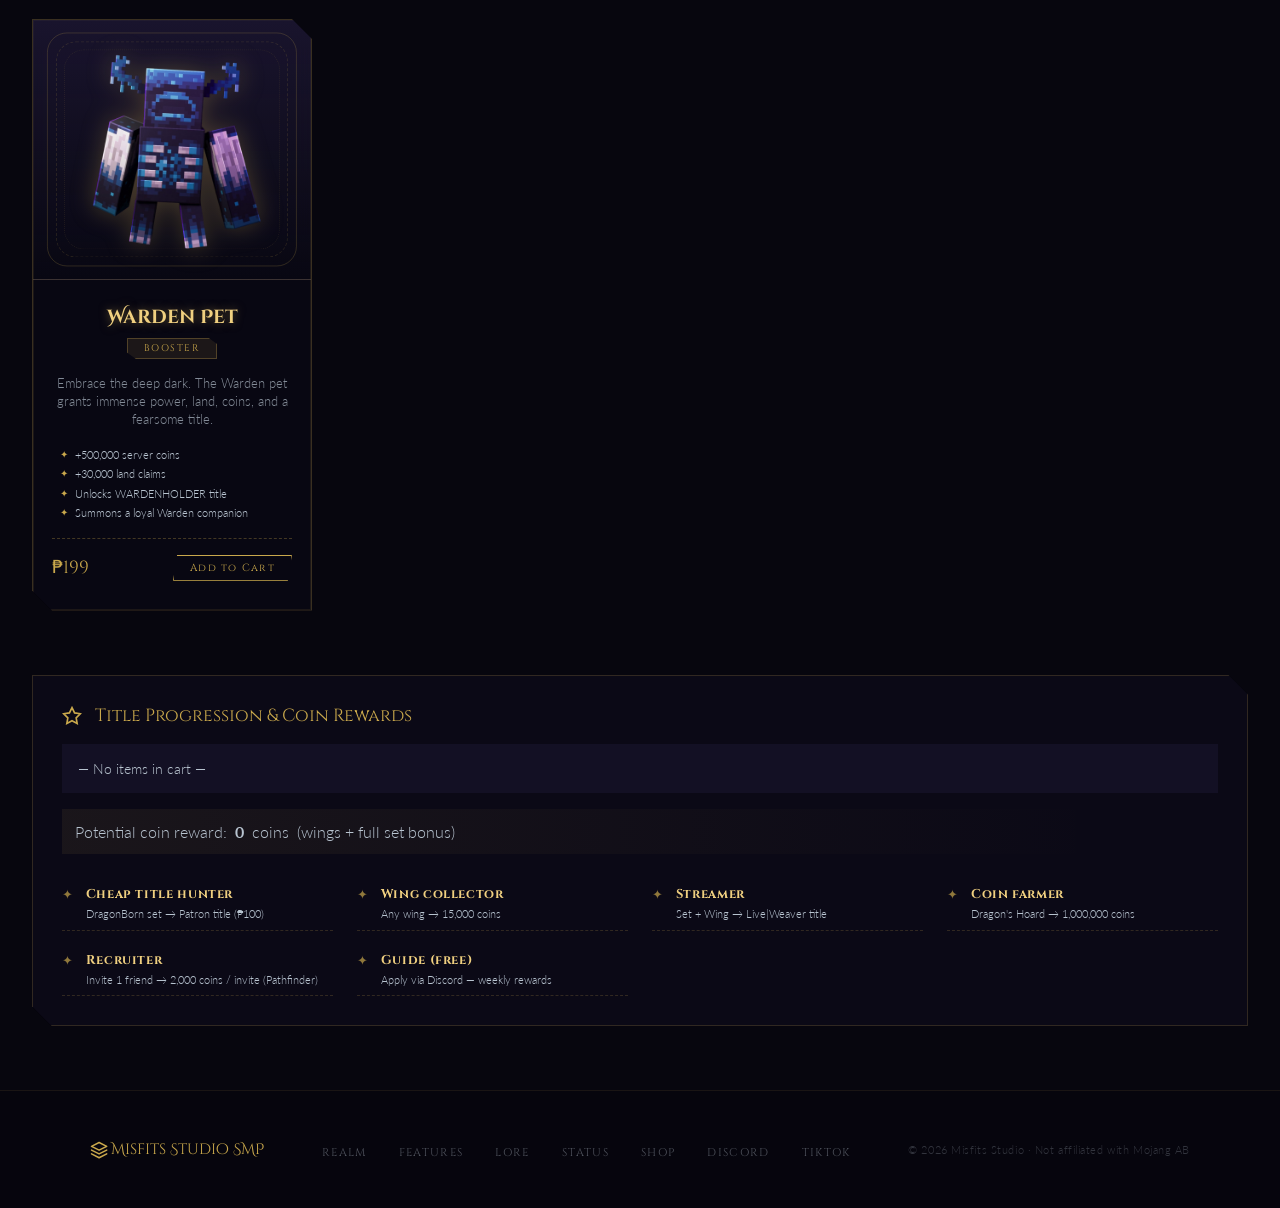
==== commit d81f6d9e: "updatethe shop, added the pet" ====
--- a/shop.html
+++ b/shop.html
@@ -69,6 +69,7 @@
             <button class="filter-btn" data-filter="set">Sacred Sets</button>
             <button class="filter-btn" data-filter="wing">Wings of Fortune</button>
             <button class="filter-btn" data-filter="booster">Coin Boosters</button>
+            <button class="filter-btn" data-filter="pet">Mythic Pets</button>
         </div>
 
         <div id="productsGrid" class="products-grid"></div>
--- a/css/style.css
+++ b/css/style.css
@@ -1747,6 +1747,54 @@
     stroke: var(--gold);
 }
 
+/* ===== STAFF ROW (same card style as founders) ===== */
+.staff-row {
+    display: flex;
+    gap: 2.5rem;
+    justify-content: center;
+    flex-wrap: wrap;
+    margin: 0 auto 3rem;
+}
+
+/* ===== TOP SUPPORTER BADGES ===== */
+.top-supporters-grid {
+    display: flex;
+    flex-wrap: wrap;
+    justify-content: center;
+    gap: 1.2rem;
+    max-width: 800px;
+    margin: 0 auto;
+}
+
+.top-supporter-badge {
+    font-family: 'Cinzel', serif;
+    font-size: 0.9rem;
+    letter-spacing: 0.1em;
+    color: var(--gold-light);
+    background: linear-gradient(135deg, rgba(201, 168, 76, 0.15), rgba(201, 168, 76, 0.05));
+    border: 1px solid var(--gold);
+    padding: 0.8rem 1.8rem;
+    clip-path: polygon(6px 0%, 100% 0%, calc(100% - 6px) 100%, 0% 100%);
+    transition: all 0.3s;
+    display: flex;
+    align-items: center;
+    gap: 0.6rem;
+    box-shadow: 0 0 15px rgba(201, 168, 76, 0.1);
+}
+
+.top-supporter-badge:hover {
+    background: linear-gradient(135deg, rgba(201, 168, 76, 0.25), rgba(201, 168, 76, 0.1));
+    box-shadow: 0 0 25px var(--glow-gold);
+    transform: translateY(-2px);
+}
+
+.top-supporter-badge .icon-svg {
+    width: 1.2rem;
+    height: 1.2rem;
+    stroke: var(--gold-light);
+    filter: drop-shadow(0 0 6px var(--gold));
+}
+
 /* Animations */
 @keyframes slowSpin {
     from { transform: translate(-50%, -50%) rotate(0deg); }
--- a/css/shop.css
+++ b/css/shop.css
@@ -214,6 +214,12 @@
     text-transform: uppercase;
     margin-bottom: 1rem;
     clip-path: polygon(0 0, 90% 0, 100% 30%, 100% 100%, 10% 100%, 0 70%);
+}
+
+.product-card[data-cat="pet"] .product-category {
+    background: rgba(100, 160, 255, 0.15);
+    border-color: #64a0ff;
+    color: #a0c4ff;
 }
 .product-desc {
     font-size: 0.8rem;
@@ -481,7 +487,6 @@
         width: 54px;
         height: 54px;
         bottom: 1.2rem;
-        right: 1.2rem;
     }
     .cart-floating svg {
         width: 24px;
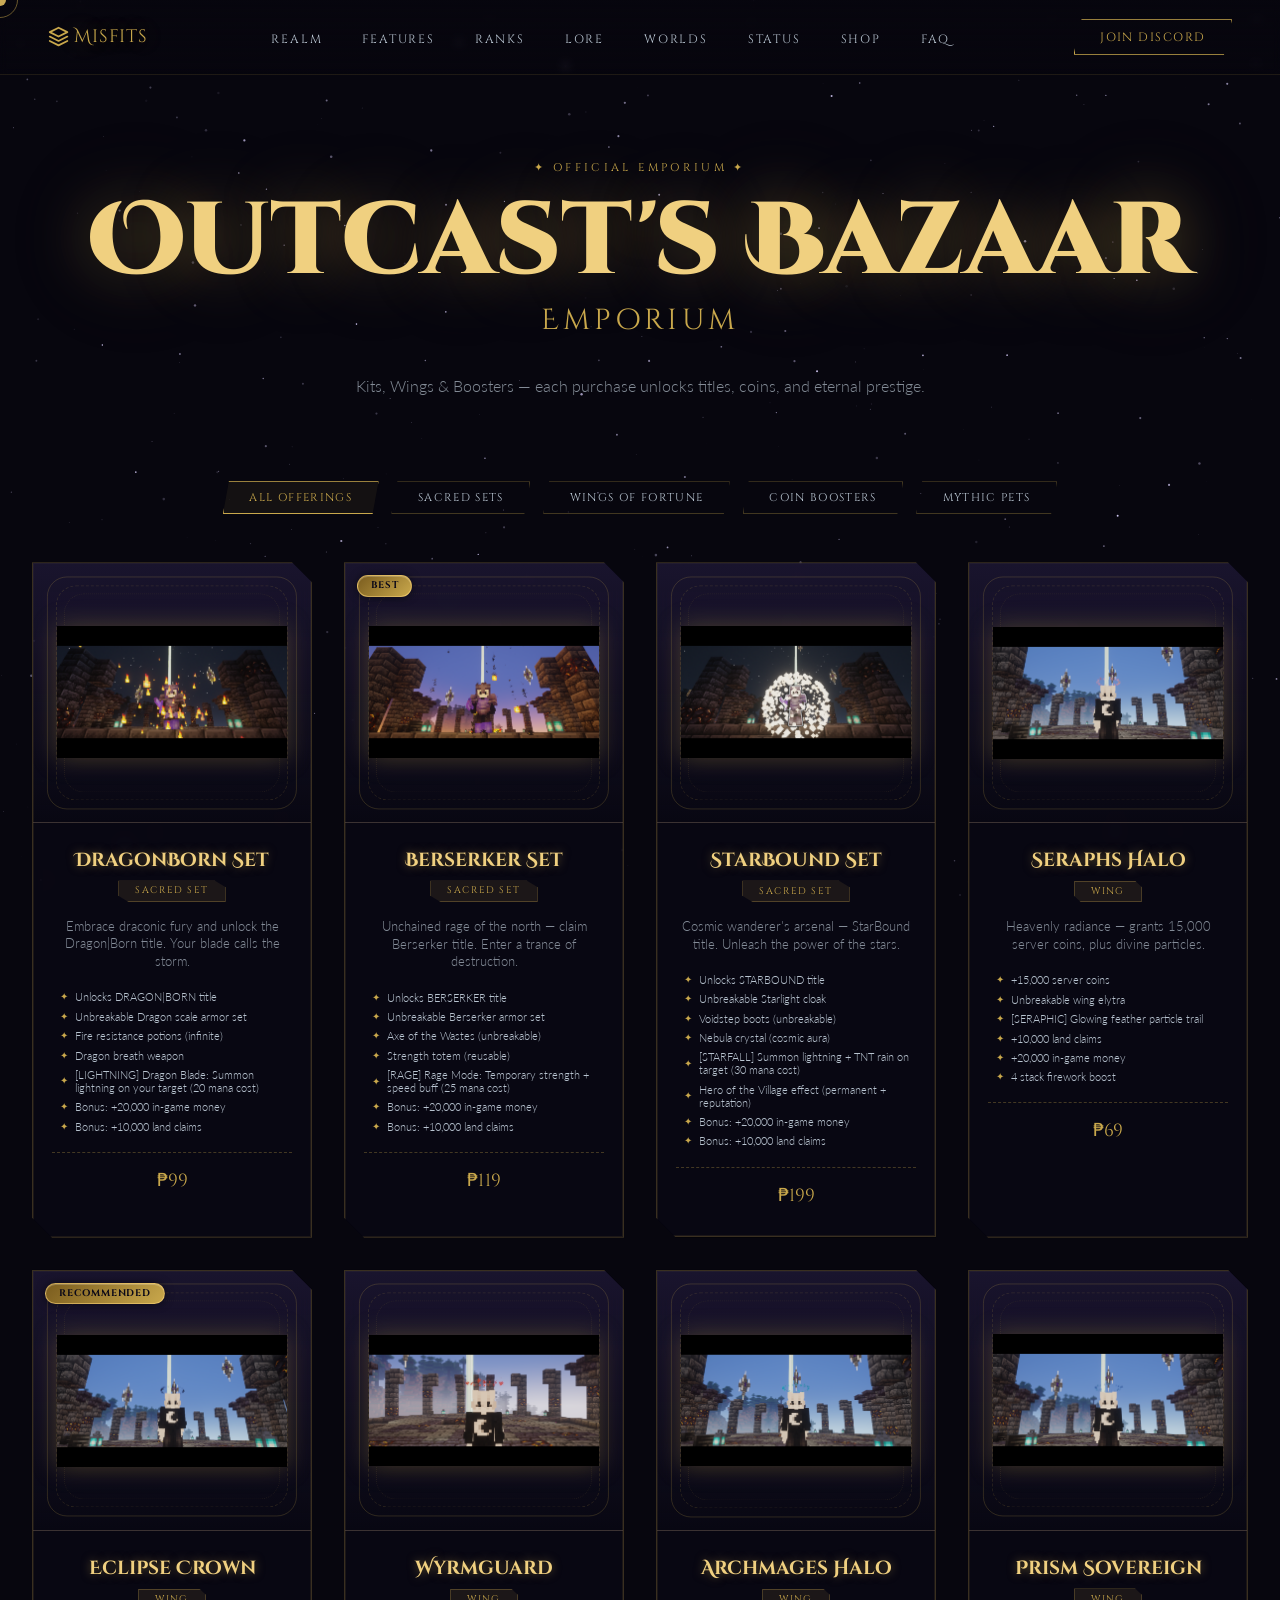
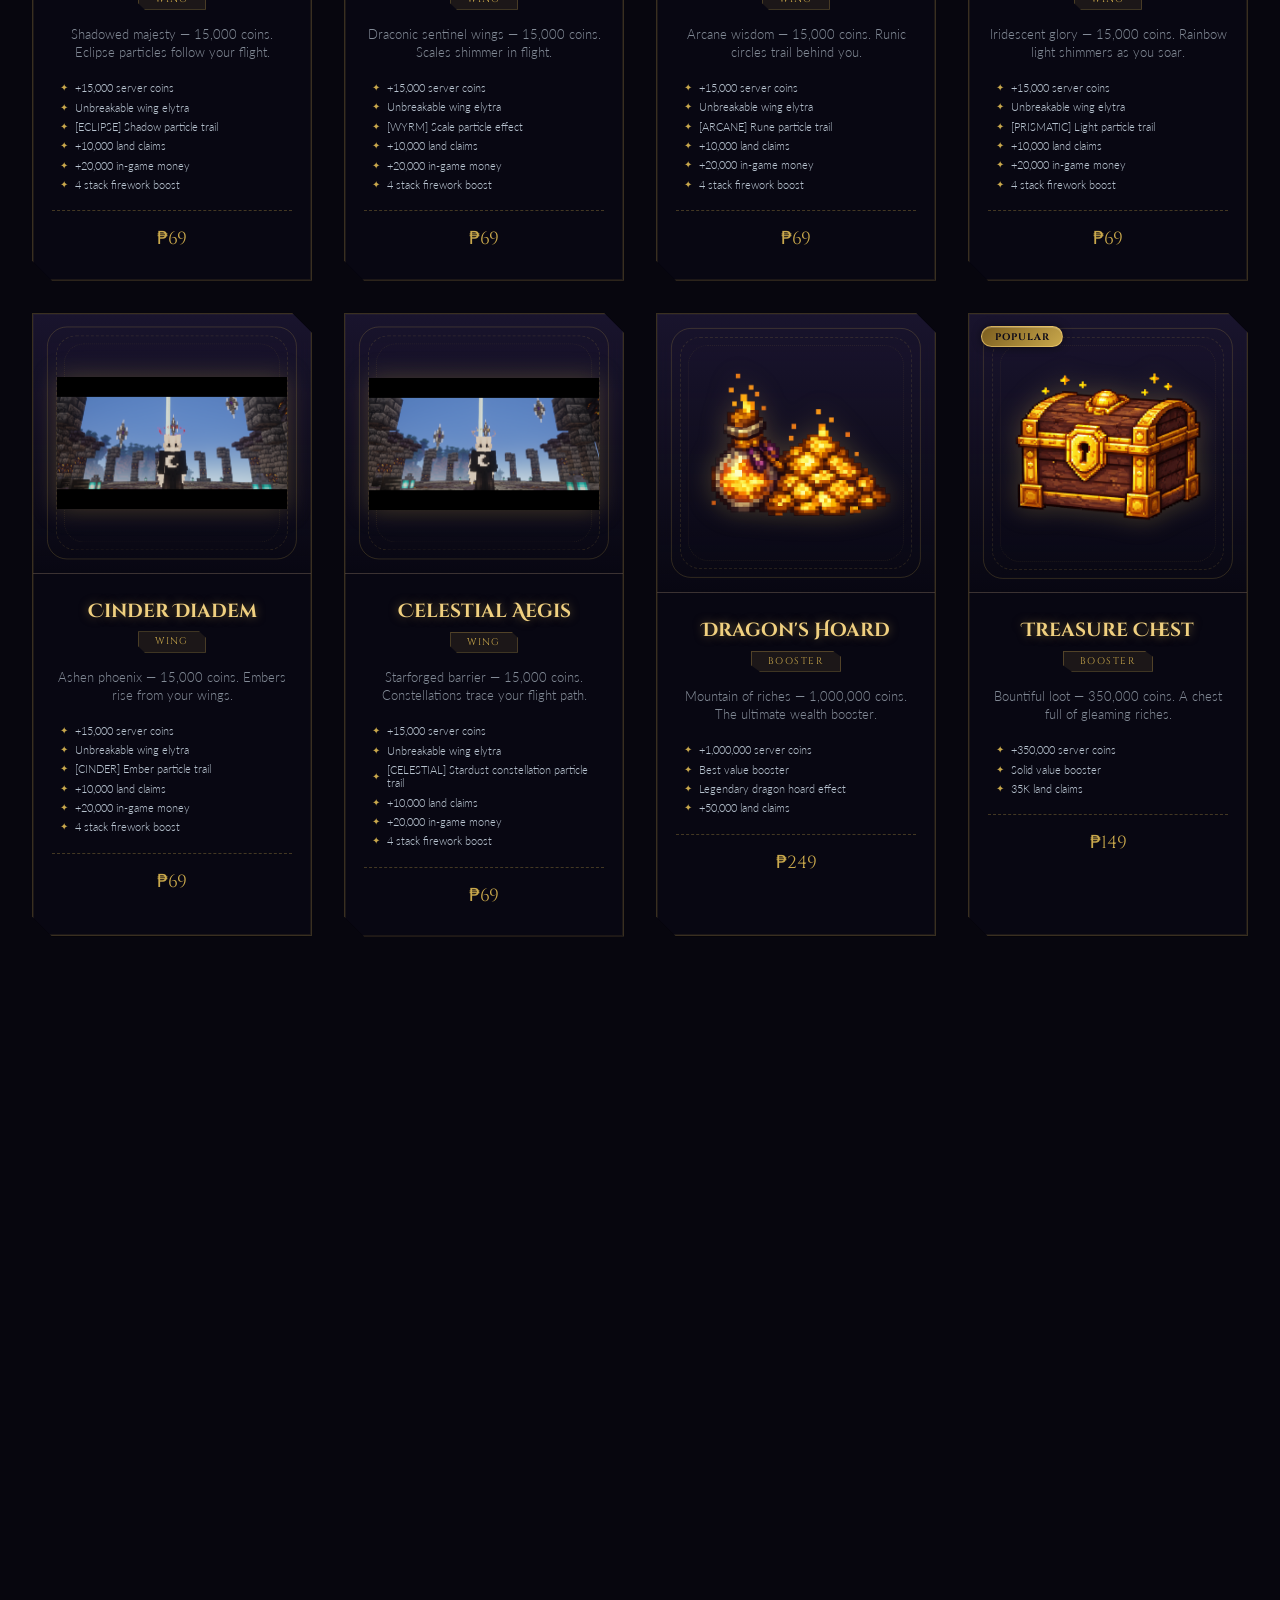
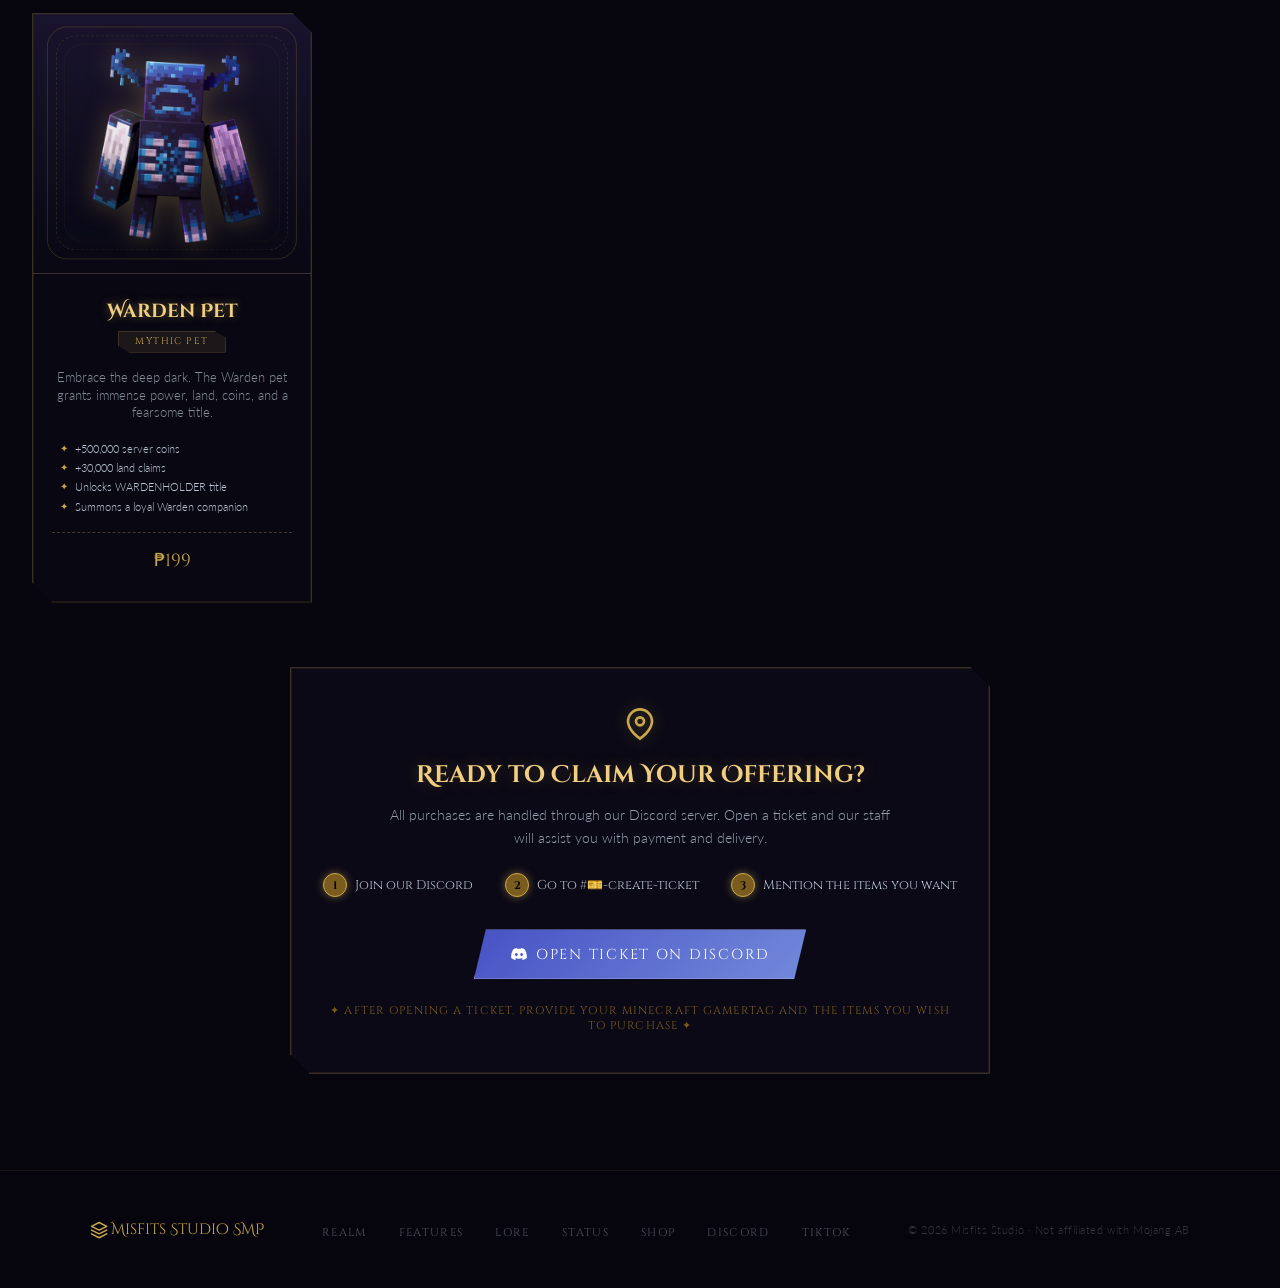
==== commit 2ba4f942: "removed the cart options" ====
--- a/shop.html
+++ b/shop.html
@@ -73,92 +73,44 @@
         </div>
 
         <div id="productsGrid" class="products-grid"></div>
-
-        <div class="rewards-panel">
-            <div class="rewards-header">
-                <svg width="20" height="20" viewBox="0 0 24 24" fill="none" stroke="currentColor" stroke-width="2">
-                    <polygon points="12 2 15.09 8.26 22 9.27 17 14.14 18.18 21.02 12 17.77 5.82 21.02 7 14.14 2 9.27 8.91 8.26 12 2"/>
-                </svg>
-                <span>Title Progression & Coin Rewards</span>
-            </div>
-            <div id="titleStatus" class="title-status">— No items in cart —</div>
-            <div class="coin-preview">
-                <span class="coin-label">Potential coin reward:</span>
-                <strong id="previewCoins">0</strong> coins
-                <span class="coin-hint">(wings + full set bonus)</span>
-            </div>
-            <div class="quick-goals">
-                <div class="goal-item">
-                    <span class="goal-icon">✦</span>
-                    <div class="goal-content">
-                        <strong class="goal-title">Cheap title hunter</strong>
-                        <span class="goal-desc">DragonBorn set → Patron title (₱100)</span>
+        <!-- ===== PURCHASE VIA DISCORD (NEW) ===== -->
+        <div class="discord-purchase-panel">
+            <div class="purchase-panel-inner">
+                <div class="purchase-icon">
+                    <svg width="32" height="32" viewBox="0 0 24 24" fill="none" stroke="currentColor" stroke-width="2">
+                        <path d="M21 10c0 7-9 13-9 13s-9-6-9-13a9 9 0 0 1 18 0z" />
+                        <circle cx="12" cy="10" r="3" />
+                    </svg>
+                </div>
+                <h3 class="purchase-title">Ready to Claim Your Offering?</h3>
+                <p class="purchase-desc">
+                    All purchases are handled through our Discord server. Open a ticket and our staff will assist you with
+                    payment and delivery.
+                </p>
+                <div class="purchase-steps">
+                    <div class="step-item">
+                        <span class="step-number">1</span>
+                        <span>Join our Discord</span>
+                    </div>
+                    <div class="step-item">
+                        <span class="step-number">2</span>
+                        <span>Go to #🎫-create-ticket</span>
+                    </div>
+                    <div class="step-item">
+                        <span class="step-number">3</span>
+                        <span>Mention the items you want</span>
                     </div>
                 </div>
-                <div class="goal-item">
-                    <span class="goal-icon">✦</span>
-                    <div class="goal-content">
-                        <strong class="goal-title">Wing collector</strong>
-                        <span class="goal-desc">Any wing → 15,000 coins</span>
-                    </div>
-                </div>
-                <div class="goal-item">
-                    <span class="goal-icon">✦</span>
-                    <div class="goal-content">
-                        <strong class="goal-title">Streamer</strong>
-                        <span class="goal-desc">Set + Wing → Live|Weaver title</span>
-                    </div>
-                </div>
-                <div class="goal-item">
-                    <span class="goal-icon">✦</span>
-                    <div class="goal-content">
-                        <strong class="goal-title">Coin farmer</strong>
-                        <span class="goal-desc">Dragon's Hoard → 1,000,000 coins</span>
-                    </div>
-                </div>
-                <div class="goal-item">
-                    <span class="goal-icon">✦</span>
-                    <div class="goal-content">
-                        <strong class="goal-title">Recruiter</strong>
-                        <span class="goal-desc">Invite 1 friend → 2,000 coins / invite (Pathfinder)</span>
-                    </div>
-                </div>
-                <div class="goal-item">
-                    <span class="goal-icon">✦</span>
-                    <div class="goal-content">
-                        <strong class="goal-title">Guide (free)</strong>
-                        <span class="goal-desc">Apply via Discord — weekly rewards</span>
-                    </div>
-                </div>
-            </div>
-        </div>
-    </div>
-
-    <!-- Restyled Cart Button -->
-    <button id="cartButton" class="cart-floating">
-        <svg width="24" height="24" viewBox="0 0 24 24" fill="none" stroke="currentColor" stroke-width="2">
-            <circle cx="9" cy="21" r="1"/><circle cx="20" cy="21" r="1"/>
-            <path d="M1 1h4l2.68 13.39a2 2 0 0 0 2 1.61h9.72a2 2 0 0 0 2-1.61L23 6H6"/>
-        </svg>
-        <span id="cartCount" class="cart-badge" style="display: none;">0</span>
-    </button>
-
-    <!-- Cart Drawer -->
-    <div id="cartOverlay" class="cart-overlay">
-        <div class="cart-drawer">
-            <div class="cart-header">
-                <h2>✦ Cart of the Exiled ✦</h2>
-                <button id="closeCart" class="cart-close">&times;</button>
-            </div>
-            <div id="cartItems" class="cart-items">
-                <div class="cart-empty">Your cart is empty.</div>
-            </div>
-            <div id="cartFooter" class="cart-footer" style="display: none;">
-                <div class="cart-total">
-                    <span>Total tribute</span>
-                    <strong id="cartTotal">₱0</strong>
-                </div>
-                <button id="checkoutBtn" class="checkout-button">Proceed to Sanctum</button>
+                <a href="https://discord.com/channels/1342157707922243678/1374720029257498704" target="_blank"
+                    class="btn-purchase-discord">
+                    <svg width="18" height="18" viewBox="0 0 24 24" fill="currentColor" style="margin-right: 8px;">
+                        <path
+                            d="M19.27 5.33C17.94 4.71 16.5 4.26 15 4a.09.09 0 0 0-.07.03c-.18.33-.39.76-.53 1.09a16.09 16.09 0 0 0-4.8 0c-.14-.34-.35-.76-.54-1.09-.01-.02-.04-.03-.07-.03-1.5.26-2.93.71-4.27 1.33-.01 0-.02.01-.03.02-2.72 4.07-3.47 8.03-3.1 11.95 0 .02.01.04.03.05 1.8 1.32 3.53 2.12 5.24 2.65.03.01.06 0 .07-.02.4-.55.76-1.13 1.07-1.74.02-.04 0-.08-.04-.09-.57-.22-1.11-.48-1.64-.78-.04-.02-.04-.08-.01-.11.11-.08.22-.17.33-.25.02-.02.05-.02.07-.01 3.44 1.57 7.15 1.57 10.55 0 .02-.01.05-.01.07.01.11.09.22.17.33.25.04.03.04.09-.01.11-.52.31-1.07.56-1.64.78-.04.01-.05.06-.04.09.31.61.68 1.19 1.07 1.74.01.02.04.03.07.02 1.72-.53 3.45-1.33 5.25-2.65.02-.01.03-.03.03-.05.44-4.53-.73-8.46-3.1-11.95-.01-.01-.02-.02-.04-.02zM8.52 14.91c-1.03 0-1.89-.95-1.89-2.12s.84-2.12 1.89-2.12c1.06 0 1.9.96 1.89 2.12 0 1.17-.84 2.12-1.89 2.12zm6.97 0c-1.03 0-1.89-.95-1.89-2.12s.84-2.12 1.89-2.12c1.06 0 1.9.96 1.89 2.12 0 1.17-.83 2.12-1.89 2.12z" />
+                    </svg>
+                    Open Ticket on Discord
+                </a>
+                <p class="purchase-note">✦ After opening a ticket, provide your Minecraft Gamertag and the items you wish to
+                    purchase ✦</p>
             </div>
         </div>
     </div>
--- a/css/shop.css
+++ b/css/shop.css
@@ -1,4 +1,4 @@
-/* shop.css - shop-specific styles, loaded after main style.css */
+/* shop.css - view‑only showcase styles */
 
 .shop-wrapper {
     max-width: 1400px;
@@ -33,7 +33,7 @@
     font-weight: 900;
     line-height: 1;
     color: var(--gold-light);
-    text-shadow: 0 0 60px rgba(201,168,76,0.4), 0 0 120px rgba(201,168,76,0.15);
+    text-shadow: 0 0 60px rgba(201, 168, 76, 0.4), 0 0 120px rgba(201, 168, 76, 0.15);
     margin-bottom: 0.5rem;
     opacity: 0;
     animation: fadeUp 0.8s 0.5s forwards;
@@ -53,7 +53,7 @@
 .shop-hero-desc {
     max-width: 600px;
     margin: 0 auto;
-    color: rgba(184,196,208,0.7);
+    color: rgba(184, 196, 208, 0.7);
     font-size: 1rem;
     line-height: 1.8;
     opacity: 0;
@@ -75,16 +75,18 @@
     text-transform: uppercase;
     padding: 0.5rem 1.6rem;
     background: transparent;
-    border: 1px solid rgba(201,168,76,0.3);
+    border: 1px solid rgba(201, 168, 76, 0.3);
     color: var(--silver);
     cursor: pointer;
     transition: all 0.25s;
     clip-path: polygon(6px 0%, 100% 0%, calc(100% - 6px) 100%, 0% 100%);
 }
-.filter-btn.active, .filter-btn:hover {
+
+.filter-btn.active,
+.filter-btn:hover {
     border-color: var(--gold);
     color: var(--gold);
-    background: rgba(201,168,76,0.07);
+    background: rgba(201, 168, 76, 0.07);
 }
 
 .products-grid {
@@ -106,11 +108,13 @@
     display: flex;
     flex-direction: column;
 }
+
 .product-card:hover {
     transform: translateY(-8px);
     border-color: var(--gold-light);
     box-shadow: 0 20px 40px rgba(0, 0, 0, 0.8), 0 0 30px rgba(201, 168, 76, 0.3);
 }
+
 .product-badge {
     position: absolute;
     top: 12px;
@@ -124,10 +128,11 @@
     letter-spacing: 0.1em;
     padding: 0.2rem 0.8rem;
     border-radius: 20px;
-    box-shadow: 0 0 8px rgba(0,0,0,0.5), inset 0 1px 0 rgba(255,255,255,0.2);
+    box-shadow: 0 0 8px rgba(0, 0, 0, 0.5), inset 0 1px 0 rgba(255, 255, 255, 0.2);
     text-transform: uppercase;
-    border: 1px solid rgba(255,215,120,0.6);
-}
+    border: 1px solid rgba(255, 215, 120, 0.6);
+}
+
 .product-image-frame {
     position: relative;
     padding: 1.5rem;
@@ -138,6 +143,7 @@
     background: linear-gradient(180deg, rgba(42, 34, 72, 0.5) 0%, transparent 100%);
     min-height: 260px;
 }
+
 .product-rune-ring {
     position: absolute;
     top: 50%;
@@ -150,6 +156,7 @@
     animation: slowSpin 30s linear infinite;
     pointer-events: none;
 }
+
 .product-rune-ring::before,
 .product-rune-ring::after {
     content: '';
@@ -157,6 +164,7 @@
     border-radius: 20px;
     border: 1px dashed rgba(201, 168, 76, 0.15);
 }
+
 .product-rune-ring::before {
     top: 8px;
     left: 8px;
@@ -164,6 +172,7 @@
     bottom: 8px;
     animation: slowSpinReverse 20s linear infinite;
 }
+
 .product-rune-ring::after {
     top: 16px;
     left: 16px;
@@ -171,6 +180,7 @@
     bottom: 16px;
     border: 1px dotted rgba(201, 168, 76, 0.1);
 }
+
 .product-img {
     display: block;
     max-width: 100%;
@@ -181,18 +191,21 @@
     position: relative;
     z-index: 2;
     transition: transform 0.3s, filter 0.3s;
-    filter: drop-shadow(0 0 12px rgba(201,168,76,0.3));
-}
+    filter: drop-shadow(0 0 12px rgba(201, 168, 76, 0.3));
+}
+
 .product-card:hover .product-img {
     transform: scale(1.05);
     filter: drop-shadow(0 0 20px var(--gold));
 }
+
 .product-info {
     padding: 1.5rem 1.2rem 1.8rem;
     text-align: center;
     position: relative;
     z-index: 2;
 }
+
 .product-name {
     font-family: 'Cinzel Decorative', serif;
     font-size: 1.2rem;
@@ -201,6 +214,7 @@
     text-shadow: 0 0 10px rgba(201, 168, 76, 0.5);
     margin-bottom: 0.3rem;
 }
+
 .product-category {
     display: inline-block;
     font-family: 'Cinzel', serif;
@@ -216,23 +230,27 @@
     clip-path: polygon(0 0, 90% 0, 100% 30%, 100% 100%, 10% 100%, 0 70%);
 }
 
+/* Pet category special colour (optional) */
 .product-card[data-cat="pet"] .product-category {
     background: rgba(100, 160, 255, 0.15);
     border-color: #64a0ff;
     color: #a0c4ff;
 }
+
 .product-desc {
     font-size: 0.8rem;
-    color: rgba(184,196,208,0.7);
+    color: rgba(184, 196, 208, 0.7);
     margin-bottom: 1rem;
     line-height: 1.4;
 }
+
 .product-perks {
     list-style: none;
     margin-bottom: 1rem;
     text-align: left;
     padding-left: 0.5rem;
 }
+
 .product-perks li {
     font-size: 0.7rem;
     padding: 0.2rem 0;
@@ -241,548 +259,49 @@
     gap: 0.4rem;
     color: var(--silver);
 }
+
 .product-perks li::before {
     content: "✦";
     color: var(--gold);
     font-size: 0.6rem;
 }
+
 .product-footer {
     display: flex;
-    justify-content: space-between;
+    justify-content: center;
     align-items: center;
     border-top: 1px dashed rgba(201, 168, 76, 0.3);
     padding-top: 1rem;
     margin-top: 0.5rem;
 }
+
 .product-price {
     font-family: 'Cinzel', serif;
     font-size: 1.1rem;
     color: var(--gold);
 }
-.buy-btn {
-    font-family: 'Cinzel', serif;
-    font-size: 0.65rem;
-    letter-spacing: 0.12em;
-    background: transparent;
-    border: 1px solid var(--gold);
-    color: var(--gold);
-    padding: 0.3rem 1rem;
-    cursor: pointer;
-    transition: 0.2s;
-    clip-path: polygon(4px 0%, 100% 0%, calc(100% - 4px) 100%, 0% 100%);
-}
-.buy-btn:hover {
-    background: rgba(201,168,76,0.2);
-    border-color: var(--gold-light);
-    color: var(--gold-light);
-}
-.rewards-panel {
-    background: rgba(13,11,26,0.8);
-    border: 1px solid rgba(201,168,76,0.2);
-    padding: 1.8rem;
-    backdrop-filter: blur(4px);
-    clip-path: polygon(0 0, calc(100% - 20px) 0, 100% 20px, 100% 100%, 20px 100%, 0 calc(100% - 20px));
-    margin-top: 2rem;
-}
-.rewards-header {
-    display: flex;
-    align-items: center;
-    gap: 0.8rem;
-    margin-bottom: 1rem;
-    font-family: 'Cinzel', serif;
-    color: var(--gold);
-    font-size: 1.1rem;
-}
-.title-status {
-    background: rgba(26,22,46,0.6);
-    padding: 1rem;
-    margin-bottom: 1rem;
-    font-size: 0.9rem;
-}
-.coin-preview {
-    background: linear-gradient(90deg, rgba(201,168,76,0.08) 0%, transparent 90%);
-    padding: 0.8rem;
-    margin-bottom: 1.2rem;
-    display: flex;
-    flex-wrap: wrap;
-    align-items: baseline;
-    gap: 0.5rem;
-}
-/* Quick Goals – clean list style, no cards */
-.quick-goals {
-    display: grid;
-    grid-template-columns: repeat(auto-fill, minmax(260px, 1fr));
-    gap: 0.8rem 1.5rem;
-    margin-top: 1.5rem;
-}
-
-.goal-item {
-    display: flex;
-    align-items: flex-start;
-    gap: 0.8rem;
-    padding: 0.5rem 0;
-    border-bottom: 1px dashed rgba(201, 168, 76, 0.2);
-    transition: all 0.2s;
-}
-
-.goal-item:hover {
-    border-bottom-color: var(--gold);
-    transform: translateX(4px);
-}
-
-.goal-icon {
-    color: var(--gold);
-    font-size: 0.8rem;
-    line-height: 1.4;
-    opacity: 0.7;
-    transition: opacity 0.2s;
-}
-
-.goal-item:hover .goal-icon {
-    opacity: 1;
-}
-
-.goal-content {
-    flex: 1;
-    display: flex;
-    flex-direction: column;
-    gap: 0.2rem;
-}
-
-.goal-title {
-    font-family: 'Cinzel', serif;
-    font-size: 0.8rem;
-    letter-spacing: 0.05em;
-    color: var(--gold-light);
-}
-
-.goal-desc {
-    font-size: 0.7rem;
-    color: var(--silver);
-    line-height: 1.4;
-}
-
-@media (max-width: 640px) {
-    .quick-goals {
-        grid-template-columns: 1fr;
-        gap: 0.5rem;
-    }
-}
-/* Restyled Floating Cart Button (more mystical) */
-.cart-floating {
-    position: fixed;
-    bottom: 2rem;
-    right: 2rem;
-    width: 64px;
-    height: 64px;
-    background: linear-gradient(135deg, #1a162e, #0f0c1c);
-    border: 2px solid var(--gold);
-    border-radius: 50%;
-    color: var(--gold);
-    cursor: pointer;
-    z-index: 99;
-    display: flex;
-    align-items: center;
-    justify-content: center;
-    transition: all 0.3s cubic-bezier(0.2, 0.9, 0.4, 1.1);
-    box-shadow: 0 0 25px rgba(201, 168, 76, 0.4), inset 0 0 10px rgba(201, 168, 76, 0.15);
-    backdrop-filter: blur(4px);
-}
-
-/* Runic ring effect */
-.cart-floating::before {
-    content: '';
-    position: absolute;
-    inset: -4px;
-    border-radius: 50%;
-    background: radial-gradient(circle at 30% 30%, rgba(201,168,76,0.4), transparent);
-    opacity: 0;
-    transition: opacity 0.3s;
-    pointer-events: none;
-}
-
-.cart-floating::after {
-    content: '';
-    position: absolute;
-    inset: -6px;
-    border-radius: 50%;
-    border: 1px dashed rgba(201, 168, 76, 0.5);
-    opacity: 0;
-    transition: opacity 0.3s, transform 0.4s;
-    pointer-events: none;
-}
-
-.cart-floating:hover {
-    transform: scale(1.1);
-    background: linear-gradient(135deg, #2a2248, #1a1438);
-    border-color: var(--gold-light);
-    box-shadow: 0 0 35px rgba(201, 168, 76, 0.7), inset 0 0 15px rgba(201, 168, 76, 0.25);
-}
-
-.cart-floating:hover::before {
-    opacity: 1;
-}
-
-.cart-floating:hover::after {
-    opacity: 1;
-    transform: rotate(90deg);
-}
-
-/* SVG icon inside button */
-.cart-floating svg {
-    width: 28px;
-    height: 28px;
-    transition: transform 0.2s ease;
-    filter: drop-shadow(0 0 3px rgba(201,168,76,0.6));
-}
-
-.cart-floating:hover svg {
-    transform: scale(1.15);
-    stroke: var(--gold-light);
-}
-
-/* Badge styling */
-.cart-badge {
-    position: absolute;
-    top: -8px;
-    right: -8px;
-    min-width: 24px;
-    height: 24px;
-    background: linear-gradient(135deg, var(--gold-dark), var(--gold));
-    color: #0a0818;
-    border-radius: 30px;
-    font-size: 0.7rem;
-    font-weight: 800;
-    font-family: 'Cinzel', serif;
-    display: flex;
-    align-items: center;
-    justify-content: center;
-    padding: 0 6px;
-    box-shadow: 0 0 10px rgba(201,168,76,0.9), inset 0 1px 0 rgba(255,255,255,0.3);
-    border: 1px solid rgba(255,215,120,0.6);
-    backdrop-filter: blur(2px);
-    transition: all 0.2s ease;
-}
-
-.cart-floating:hover .cart-badge {
-    transform: scale(1.1);
-    background: linear-gradient(135deg, var(--gold), #e0b85c);
-    box-shadow: 0 0 15px rgba(201,168,76,1);
-}
-
-/* Pulse animation when item added */
-.cart-floating.pulse {
-    animation: cartPulse 0.4s ease-out;
-}
-
-@keyframes cartPulse {
-    0% { transform: scale(1); box-shadow: 0 0 25px rgba(201,168,76,0.4); }
-    50% { transform: scale(1.2); box-shadow: 0 0 45px rgba(201,168,76,0.9); border-color: var(--gold-light); }
-    100% { transform: scale(1); box-shadow: 0 0 25px rgba(201,168,76,0.4); }
-}
-
-/* Mobile adjustment */
-@media (max-width: 768px) {
-    .cart-floating {
-        width: 54px;
-        height: 54px;
-        bottom: 1.2rem;
-    }
-    .cart-floating svg {
-        width: 24px;
-        height: 24px;
-    }
-    .cart-badge {
-        top: -6px;
-        right: -6px;
-        min-width: 20px;
-        height: 20px;
-        font-size: 0.6rem;
-        padding: 0 4px;
-    }
-}
-.cart-overlay {
-    display: none;
-    position: fixed;
-    inset: 0;
-    background: rgba(0,0,0,0.7);
-    z-index: 1000;
-}
-.cart-overlay.open {
-    display: block;
-}
-.cart-drawer {
-    position: fixed;
-    top: 0;
-    right: -420px;
-    width: 400px;
-    max-width: 90vw;
-    height: 100vh;
-    background: var(--void);
-    border-left: 1px solid var(--gold);
-    z-index: 1001;
-    transition: right 0.3s cubic-bezier(0.2,0.9,0.4,1.1);
-    display: flex;
-    flex-direction: column;
-}
-.cart-overlay.open .cart-drawer {
-    right: 0;
-}
-.cart-header {
-    padding: 1.2rem 1.5rem;
-    border-bottom: 1px solid rgba(201,168,76,0.2);
-    display: flex;
-    justify-content: space-between;
-    font-family: 'Cinzel', serif;
-}
-.cart-close {
-    background: none;
-    border: none;
-    font-size: 1.5rem;
-    color: var(--gold);
-    cursor: pointer;
-}
-.cart-items {
-    flex: 1;
-    overflow-y: auto;
-    padding: 1rem;
-}
-.cart-empty {
-    text-align: center;
-    padding: 2rem;
-    color: var(--silver);
-}
-.cart-item {
-    display: flex;
-    justify-content: space-between;
-    border-bottom: 1px solid rgba(201,168,76,0.1);
-    padding: 0.8rem 0;
-}
-.cart-item-name {
-    font-family: 'Cinzel', serif;
-    font-size: 0.9rem;
-}
-.cart-item-cat {
-    font-size: 0.7rem;
-    color: var(--gold-dark);
-}
-.cart-item-price {
-    font-family: 'Cinzel', serif;
-    color: var(--gold);
-}
-.remove-item {
-    background: none;
-    border: none;
-    color: var(--gold);
-    cursor: pointer;
-    margin-left: 1rem;
-}
-.cart-footer {
-    padding: 1rem;
-    border-top: 1px solid rgba(201,168,76,0.2);
-}
-.cart-total {
-    display: flex;
-    justify-content: space-between;
-    margin-bottom: 1rem;
-    font-family: 'Cinzel', serif;
-}
-.checkout-button {
-    width: 100%;
-    background: var(--gold);
-    color: #080608;
-    font-family: 'Cinzel', serif;
-    border: none;
-    padding: 0.8rem;
-    cursor: pointer;
-    font-weight: bold;
-    letter-spacing: 0.1em;
-    transition: 0.2s;
-}
-.checkout-button:hover {
-    background: var(--gold-light);
-}
-.toast-message {
-    position: fixed;
-    bottom: 2rem;
-    left: 50%;
-    transform: translateX(-50%) translateY(20px);
-    background: rgba(26,22,46,0.95);
-    border: 1px solid var(--gold);
-    padding: 0.7rem 1.5rem;
-    font-family: 'Cinzel', serif;
-    font-size: 0.75rem;
-    color: var(--gold-light);
-    z-index: 2000;
-    opacity: 0;
-    transition: 0.3s;
-    white-space: nowrap;
-}
-.toast-message.show {
-    opacity: 1;
-    transform: translateX(-50%) translateY(0);
-}
+
+/* Buy button removed – view only */
+
+/* Animations */
 @keyframes slowSpin {
-    from { transform: translate(-50%, -50%) rotate(0deg); }
-    to { transform: translate(-50%, -50%) rotate(360deg); }
-}
+    from {
+        transform: translate(-50%, -50%) rotate(0deg);
+    }
+
+    to {
+        transform: translate(-50%, -50%) rotate(360deg);
+    }
+}
+
 @keyframes slowSpinReverse {
-    from { transform: rotate(0deg); }
-    to { transform: rotate(-360deg); }
-}
-@media (max-width: 768px) {
-    .shop-wrapper { padding: 1rem; }
-    .cart-drawer { width: 100%; right: -100%; }
-    .quick-goals { flex-direction: column; }
-}
-
-/* Checkout Modal Styles */
-.checkout-modal-overlay {
-    display: none;
-    position: fixed;
-    top: 0;
-    left: 0;
-    width: 100%;
-    height: 100%;
-    background: rgba(0,0,0,0.85);
-    z-index: 2000;
-    align-items: center;
-    justify-content: center;
-    backdrop-filter: blur(5px);
-}
-.checkout-modal-overlay.open {
-    display: flex;
-}
-.checkout-modal-content {
-    background: var(--void);
-    border: 1px solid var(--gold);
-    max-width: 550px;
-    width: 90%;
-    max-height: 85vh;
-    overflow-y: auto;
-    border-radius: 16px;
-    clip-path: polygon(0 0, calc(100% - 20px) 0, 100% 20px, 100% 100%, 20px 100%, 0 calc(100% - 20px));
-    box-shadow: 0 20px 40px rgba(0,0,0,0.6), 0 0 0 1px rgba(201,168,76,0.2);
-}
-.checkmodal-header {
-    padding: 1.2rem 1.5rem;
-    border-bottom: 1px solid rgba(201,168,76,0.3);
-    display: flex;
-    justify-content: space-between;
-    align-items: center;
-    font-family: 'Cinzel', serif;
-}
-.checkmodal-header h2 {
-    font-size: 1.2rem;
-    color: var(--gold-light);
-}
-.checkmodal-close {
-    background: none;
-    border: none;
-    font-size: 1.6rem;
-    color: var(--gold);
-    cursor: pointer;
-}
-.checkmodal-body {
-    padding: 1.5rem;
-}
-.cart-summary {
-    background: rgba(26,22,46,0.5);
-    padding: 1rem;
-    border-radius: 12px;
-    margin-bottom: 1.5rem;
-}
-.cart-summary ul {
-    list-style: none;
-    margin: 0.5rem 0;
-}
-.cart-summary li {
-    font-size: 0.85rem;
-    padding: 0.2rem 0;
-}
-.privacy-policy {
-    margin-bottom: 1.5rem;
-}
-.privacy-policy h3 {
-    font-family: 'Cinzel', serif;
-    color: var(--gold);
-    margin-bottom: 0.5rem;
-}
-.privacy-policy p, .privacy-policy li {
-    font-size: 0.8rem;
-    color: var(--silver);
-    line-height: 1.4;
-}
-.privacy-policy ul {
-    margin: 0.5rem 0 1rem 1.2rem;
-}
-.agree-checkbox {
-    display: flex;
-    align-items: center;
-    gap: 0.5rem;
-    font-size: 0.85rem;
-    margin-top: 1rem;
-}
-.payment-options h3 {
-    font-family: 'Cinzel', serif;
-    color: var(--gold);
-    margin-bottom: 1rem;
-}
-.payment-buttons {
-    display: flex;
-    gap: 1rem;
-    margin-bottom: 1rem;
-}
-.payment-option {
-    background: var(--mist);
-    border: 1px solid var(--gold);
-    color: var(--gold);
-    padding: 0.4rem 1.2rem;
-    font-family: 'Cinzel', serif;
-    cursor: pointer;
-    transition: 0.2s;
-}
-.payment-option:hover {
-    background: var(--gold);
-    color: var(--deep);
-}
-.qr-container {
-    text-align: center;
-    margin: 1rem 0;
-}
-.qr-container img {
-    max-width: 180px;
-    border: 2px solid var(--gold);
-    border-radius: 12px;
-    background: white;
-    padding: 0.5rem;
-}
-.payment-note {
-    font-size: 0.7rem;
-    color: var(--gold-dark);
-    margin-top: 0.5rem;
-}
-.checkmodal-footer {
-    padding: 1rem 1.5rem;
-    border-top: 1px solid rgba(201,168,76,0.2);
-    text-align: right;
-}
-.checkmodal-footer button {
-    background: var(--gold);
-    color: var(--deep);
-    border: none;
-    padding: 0.6rem 1.5rem;
-    font-family: 'Cinzel', serif;
-    font-weight: bold;
-    cursor: pointer;
-    transition: 0.2s;
-}
-.checkmodal-footer button:disabled {
-    opacity: 0.5;
-    cursor: not-allowed;
-}
-.checkmodal-footer button:hover:not(:disabled) {
-    background: var(--gold-light);
+    from {
+        transform: rotate(0deg);
+    }
+
+    to {
+        transform: rotate(-360deg);
+    }
 }
 
 /* Product card entrance animation */
@@ -790,7 +309,7 @@
     opacity: 0;
     transform: translateY(30px);
     transition: opacity 0.5s cubic-bezier(0.2, 0.9, 0.4, 1.1),
-                transform 0.5s cubic-bezier(0.2, 0.9, 0.4, 1.1);
+        transform 0.5s cubic-bezier(0.2, 0.9, 0.4, 1.1);
 }
 
 .product-card.visible {
@@ -798,94 +317,184 @@
     transform: translateY(0);
 }
 
-/* Stagger effect when filtering – cards appear one after another */
-.products-grid .product-card:nth-child(1) { transition-delay: 0.05s; }
-.products-grid .product-card:nth-child(2) { transition-delay: 0.10s; }
-.products-grid .product-card:nth-child(3) { transition-delay: 0.15s; }
-.products-grid .product-card:nth-child(4) { transition-delay: 0.20s; }
-.products-grid .product-card:nth-child(5) { transition-delay: 0.25s; }
-.products-grid .product-card:nth-child(6) { transition-delay: 0.30s; }
-.products-grid .product-card:nth-child(7) { transition-delay: 0.35s; }
-.products-grid .product-card:nth-child(8) { transition-delay: 0.40s; }
-.products-grid .product-card:nth-child(9) { transition-delay: 0.45s; }
-.products-grid .product-card:nth-child(10) { transition-delay: 0.50s; }
-
-/* When card is visible, keep transition delay only if needed */
+/* Stagger effect when filtering */
+.products-grid .product-card:nth-child(1) {
+    transition-delay: 0.05s;
+}
+
+.products-grid .product-card:nth-child(2) {
+    transition-delay: 0.10s;
+}
+
+.products-grid .product-card:nth-child(3) {
+    transition-delay: 0.15s;
+}
+
+.products-grid .product-card:nth-child(4) {
+    transition-delay: 0.20s;
+}
+
+.products-grid .product-card:nth-child(5) {
+    transition-delay: 0.25s;
+}
+
+.products-grid .product-card:nth-child(6) {
+    transition-delay: 0.30s;
+}
+
+.products-grid .product-card:nth-child(7) {
+    transition-delay: 0.35s;
+}
+
+.products-grid .product-card:nth-child(8) {
+    transition-delay: 0.40s;
+}
+
+.products-grid .product-card:nth-child(9) {
+    transition-delay: 0.45s;
+}
+
+.products-grid .product-card:nth-child(10) {
+    transition-delay: 0.50s;
+}
+
 .product-card.visible {
     transition-delay: 0s;
 }
 
-/* Cart Overlay (backdrop fade) */
-.cart-overlay {
-    display: none;
-    position: fixed;
-    inset: 0;
-    background: rgba(0, 0, 0, 0);
-    z-index: 1000;
-    transition: background 0.3s ease;
-}
-.cart-overlay.open {
-    display: block;
-    background: rgba(0, 0, 0, 0.7);
-}
-
-/* Cart Drawer (slide from right with spring ease) */
-.cart-drawer {
-    position: fixed;
-    top: 0;
-    right: -420px;
-    width: 400px;
-    max-width: 90vw;
-    height: 100vh;
-    background: var(--void);
-    border-left: 1px solid var(--gold);
-    z-index: 1001;
-    transition: right 0.35s cubic-bezier(0.2, 0.9, 0.4, 1.2);
-    display: flex;
-    flex-direction: column;
-    box-shadow: -5px 0 30px rgba(0, 0, 0, 0.5);
-}
-.cart-overlay.open .cart-drawer {
-    right: 0;
-}
-
-/* Checkout Modal Overlay (fade in) */
-.checkout-modal-overlay {
-    display: none;
-    position: fixed;
-    top: 0;
-    left: 0;
-    width: 100%;
-    height: 100%;
-    background: rgba(0, 0, 0, 0);
-    z-index: 2000;
+/* Responsive */
+@media (max-width: 768px) {
+    .shop-wrapper {
+        padding: 1rem;
+    }
+}
+
+/* ===== DISCORD PURCHASE PANEL ===== */
+.discord-purchase-panel {
+    margin-top: 4rem;
+    margin-bottom: 2rem;
+    padding: 0 1rem;
+}
+
+.purchase-panel-inner {
+    max-width: 700px;
+    margin: 0 auto;
+    background: rgba(13, 11, 26, 0.8);
+    border: 1px solid rgba(201, 168, 76, 0.25);
+    backdrop-filter: blur(4px);
+    padding: 2.5rem 2rem;
+    text-align: center;
+    clip-path: polygon(0 0, calc(100% - 20px) 0, 100% 20px, 100% 100%, 20px 100%, 0 calc(100% - 20px));
+    box-shadow: 0 15px 35px rgba(0, 0, 0, 0.5), 0 0 0 1px rgba(201, 168, 76, 0.1) inset;
+}
+
+.purchase-icon {
+    color: var(--gold);
+    margin-bottom: 1rem;
+    filter: drop-shadow(0 0 8px var(--glow-gold));
+}
+
+.purchase-title {
+    font-family: 'Cinzel Decorative', serif;
+    font-size: 1.5rem;
+    color: var(--gold-light);
+    margin-bottom: 0.8rem;
+    text-shadow: 0 0 15px rgba(201, 168, 76, 0.3);
+}
+
+.purchase-desc {
+    color: rgba(184, 196, 208, 0.8);
+    font-size: 0.9rem;
+    line-height: 1.6;
+    max-width: 500px;
+    margin: 0 auto 1.5rem;
+}
+
+.purchase-steps {
+    display: flex;
+    justify-content: center;
+    gap: 2rem;
+    flex-wrap: wrap;
+    margin-bottom: 2rem;
+}
+
+.step-item {
+    display: flex;
+    align-items: center;
+    gap: 0.5rem;
+    font-family: 'Cinzel', serif;
+    font-size: 0.8rem;
+    color: var(--silver);
+}
+
+.step-number {
+    display: inline-flex;
     align-items: center;
     justify-content: center;
-    backdrop-filter: blur(0px);
-    transition: background 0.3s ease, backdrop-filter 0.3s ease;
-}
-.checkout-modal-overlay.open {
-    display: flex;
-    background: rgba(0, 0, 0, 0.85);
-    backdrop-filter: blur(5px);
-}
-
-/* Modal Content (scale up + fade in) */
-.checkout-modal-content {
-    background: var(--void);
+    width: 24px;
+    height: 24px;
+    background: var(--gold-dark);
+    color: var(--deep);
+    border-radius: 50%;
+    font-weight: bold;
+    font-size: 0.7rem;
     border: 1px solid var(--gold);
-    max-width: 550px;
-    width: 90%;
-    max-height: 85vh;
-    overflow-y: auto;
-    border-radius: 16px;
-    clip-path: polygon(0 0, calc(100% - 20px) 0, 100% 20px, 100% 100%, 20px 100%, 0 calc(100% - 20px));
-    box-shadow: 0 20px 40px rgba(0, 0, 0, 0.6), 0 0 0 1px rgba(201,168,76,0.2);
-    opacity: 0;
-    transform: scale(0.95);
-    transition: opacity 0.25s ease, transform 0.3s cubic-bezier(0.2, 0.9, 0.4, 1.2);
-}
-.checkout-modal-overlay.open .checkout-modal-content {
-    opacity: 1;
-    transform: scale(1);
+    box-shadow: 0 0 8px rgba(201, 168, 76, 0.5);
+}
+
+.btn-purchase-discord {
+    display: inline-flex;
+    align-items: center;
+    justify-content: center;
+    font-family: 'Cinzel', serif;
+    font-size: 0.9rem;
+    letter-spacing: 0.12em;
+    text-transform: uppercase;
+    padding: 0.9rem 2.2rem;
+    background: linear-gradient(135deg, #4752c4, #7289da);
+    color: #fff;
+    border: none;
+    cursor: pointer;
+    text-decoration: none;
+    transition: all 0.3s;
+    clip-path: polygon(12px 0%, 100% 0%, calc(100% - 12px) 100%, 0% 100%);
+    box-shadow: 0 0 20px rgba(114, 137, 218, 0.3);
+    margin-bottom: 1.5rem;
+    border: 1px solid rgba(255, 255, 255, 0.2);
+}
+
+.btn-purchase-discord:hover {
+    box-shadow: 0 0 35px rgba(114, 137, 218, 0.6);
+    transform: translateY(-2px);
+    background: linear-gradient(135deg, #5b66d0, #8393e5);
+}
+
+.purchase-note {
+    font-family: 'Cinzel', serif;
+    font-size: 0.7rem;
+    color: var(--gold-dark);
+    letter-spacing: 0.1em;
+    text-transform: uppercase;
+}
+
+/* Responsive */
+@media (max-width: 640px) {
+    .purchase-panel-inner {
+        padding: 1.8rem 1.2rem;
+    }
+
+    .purchase-title {
+        font-size: 1.2rem;
+    }
+
+    .purchase-steps {
+        gap: 1rem;
+        flex-direction: column;
+        align-items: center;
+    }
+
+    .btn-purchase-discord {
+        font-size: 0.8rem;
+        padding: 0.8rem 1.5rem;
+    }
 }
